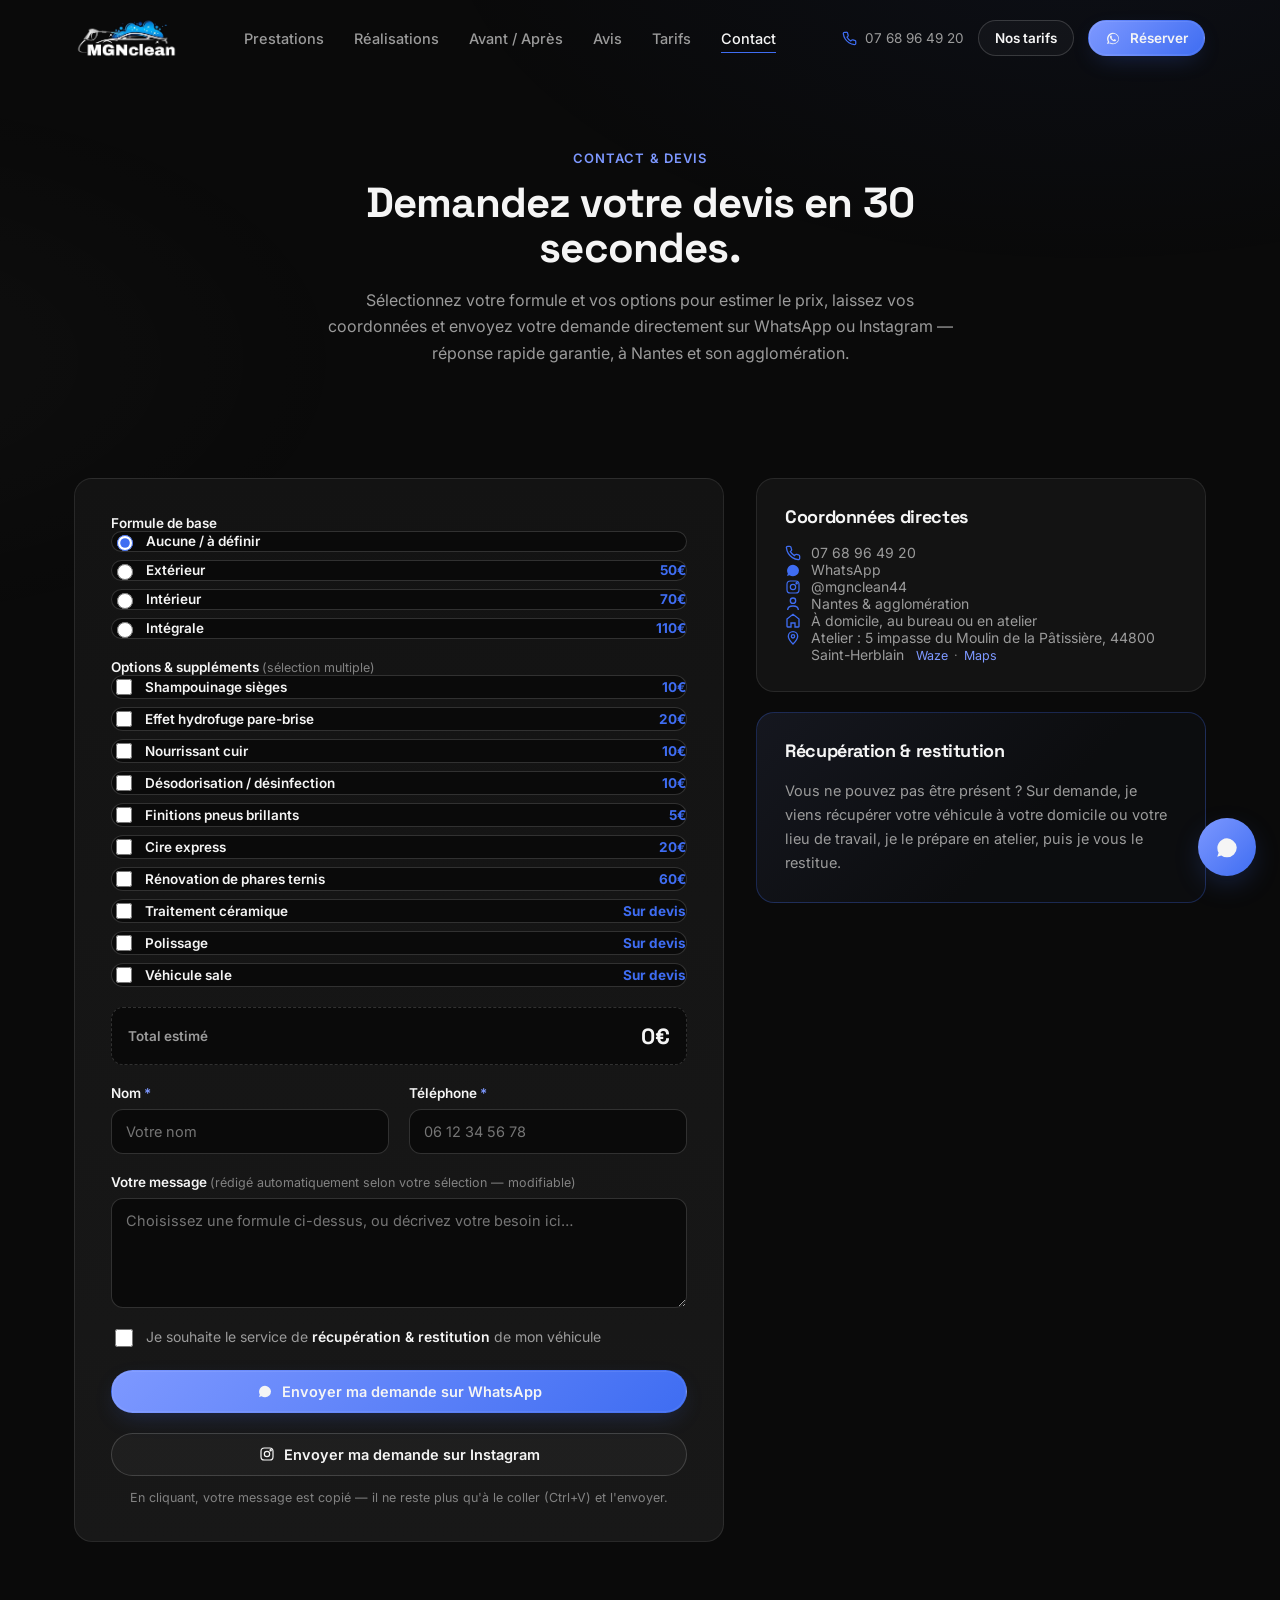
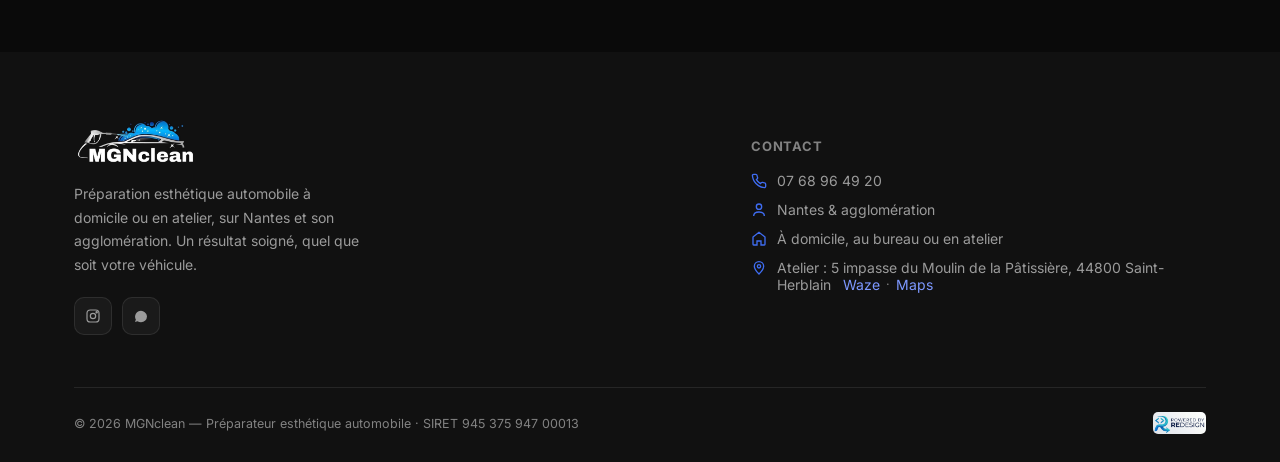
==== contact.html @ 56e632b4 "Nouvelle image hero, options mises à jour, réorganisation et adresse atelier - Remplace l'image hero" ====
<!DOCTYPE html>
<html lang="fr">
<head>
<meta charset="UTF-8" />
<meta name="viewport" content="width=device-width, initial-scale=1" />
<title>Contact &amp; devis — MGNclean | Préparation esthétique automobile Nantes</title>
<meta name="description" content="Demandez votre devis MGNclean en quelques clics : choisissez votre prestation, remplissez vos coordonnées et envoyez votre demande directement sur WhatsApp." />
<meta name="theme-color" content="#07090b" />
<link rel="icon" href="assets/favicon.svg" type="image/svg+xml" />
<link rel="icon" href="assets/favicon-16.png" sizes="16x16" type="image/png" />
<link rel="icon" href="assets/favicon-32.png" sizes="32x32" type="image/png" />
<link rel="icon" href="assets/favicon-192.png" sizes="192x192" type="image/png" />
<link rel="icon" href="assets/favicon-512.png" sizes="512x512" type="image/png" />
<link rel="apple-touch-icon" href="assets/apple-touch-icon.png" />
<meta property="og:title" content="Contact &amp; devis — MGNclean" />
<meta property="og:description" content="Choisissez votre prestation et demandez votre devis en quelques clics, directement sur WhatsApp." />
<meta property="og:type" content="website" />
<meta property="og:locale" content="fr_FR" />
<meta property="og:url" content="https://mgnclean44.vercel.app/contact.html" />
<meta property="og:image" content="https://mgnclean44.vercel.app/assets/img/hq/porsche-turbo-s-setup-hero.jpg" />
<link rel="preconnect" href="https://fonts.googleapis.com" />
<link rel="preconnect" href="https://fonts.gstatic.com" crossorigin />
<link href="https://fonts.googleapis.com/css2?family=Space+Grotesk:wght@500;600;700&family=Inter:wght@400;500;600;700&display=swap" rel="stylesheet" />
<link rel="stylesheet" href="assets/styles.css" />
</head>
<body>
<a class="skip-link" href="#main">Aller au contenu</a>

<header class="hd" id="hd">
  <div class="hd-in">
    <a href="index.html#top" class="logo">
      <span class="logo-mark">
        <img src="assets/img/brand/logo-mark.png" alt="MGNclean" width="914" height="372" />
      </span>
    </a>
    <nav class="nav" aria-label="Navigation principale">
      <a href="index.html#prestations">Prestations</a>
      <a href="index.html#realisations">Réalisations</a>
      <a href="index.html#avant-apres">Avant / Après</a>
      <a href="index.html#avis">Avis</a>
      <a href="index.html#tarifs">Tarifs</a>
      <a href="contact.html" class="active" aria-current="page">Contact</a>
    </nav>
    <div class="hd-actions">
      <a class="tel-pill" href="tel:+33768964930">
        <svg viewBox="0 0 24 24" fill="none" stroke="currentColor" stroke-width="2"><path d="M22 16.92v3a2 2 0 0 1-2.18 2 19.79 19.79 0 0 1-8.63-3.07 19.5 19.5 0 0 1-6-6 19.79 19.79 0 0 1-3.07-8.67A2 2 0 0 1 4.11 2h3a2 2 0 0 1 2 1.72c.127.96.361 1.903.7 2.81a2 2 0 0 1-.45 2.11L8.09 9.91a16 16 0 0 0 6 6l1.27-1.27a2 2 0 0 1 2.11-.45c.907.339 1.85.573 2.81.7A2 2 0 0 1 22 16.92z"/></svg>
        07 68 96 49 20
      </a>
      <a class="tarifs-quick" href="index.html#tarifs">Tarifs</a>
      <a class="btn btn-ghost btn-sm" href="index.html#tarifs">Nos tarifs</a>
      <a class="btn btn-cyan btn-sm" href="https://wa.me/message/XT7KCCNUZB6QK1" target="_blank" rel="noopener">
        <svg viewBox="0 0 24 24" fill="currentColor"><path d="M17.6 6.32A8.86 8.86 0 0 0 12.03 4a8.94 8.94 0 0 0-7.74 13.4L3 21l3.72-1.24a8.94 8.94 0 0 0 5.31 1.7h.01A8.94 8.94 0 0 0 21 12.5a8.86 8.86 0 0 0-3.4-6.18Zm-5.57 13.72a7.43 7.43 0 0 1-3.79-1.04l-.27-.16-2.25.75.75-2.19-.18-.28a7.44 7.44 0 1 1 13.8-3.62 7.44 7.44 0 0 1-8.06 6.54Zm4.08-5.57c-.22-.11-1.32-.65-1.53-.73-.2-.08-.36-.11-.51.11-.15.22-.58.73-.72.88-.13.15-.26.16-.49.05a6.1 6.1 0 0 1-1.8-1.11 6.75 6.75 0 0 1-1.24-1.55c-.13-.22 0-.34.1-.46.1-.1.22-.26.33-.4.1-.13.14-.22.21-.37.07-.15.04-.28-.02-.4-.06-.11-.51-1.24-.7-1.69-.18-.44-.37-.38-.51-.39h-.44a.83.83 0 0 0-.61.29 2.55 2.55 0 0 0-.79 1.9 4.43 4.43 0 0 0 .93 2.35 10.15 10.15 0 0 0 3.9 3.45c.55.24.97.38 1.3.48.55.17 1.05.15 1.44.09.44-.07 1.32-.54 1.5-1.06.19-.52.19-.96.13-1.06-.05-.1-.2-.16-.42-.27Z"/></svg>
        Réserver
      </a>
      <button class="burger" id="burger" aria-label="Menu" aria-expanded="false"><span></span><span></span><span></span></button>
    </div>
  </div>
</header>

<nav class="mnav" id="mnav" inert>
  <a href="index.html#prestations">Prestations</a>
  <a href="index.html#realisations">Réalisations</a>
  <a href="index.html#avant-apres">Avant / Après</a>
  <a href="index.html#avis">Avis</a>
  <a href="index.html#tarifs">Tarifs</a>
  <a href="contact.html" class="active" aria-current="page">Contact</a>
  <a class="btn btn-cyan" href="https://wa.me/message/XT7KCCNUZB6QK1" target="_blank" rel="noopener" style="margin-top:12px">Réserver sur WhatsApp</a>
</nav>

<main id="main">
<span id="top"></span>

<!-- ===================== PAGE HEADER ===================== -->
<section class="section page-hero">
  <div class="wrap">
    <div class="sec-head center" data-reveal>
      <span class="sec-eyebrow">Contact &amp; devis</span>
      <h1>Demandez votre devis en 30 secondes.</h1>
      <p>Sélectionnez votre formule et vos options pour estimer le prix, laissez vos coordonnées et envoyez votre demande directement sur WhatsApp ou Instagram — réponse rapide garantie, à Nantes et son agglomération.</p>
    </div>
  </div>
</section>

<!-- ===================== CONTACT FORM ===================== -->
<section class="section" style="padding-top:0">
  <div class="wrap">
    <div class="contact-grid">
      <form class="contact-form" id="contactForm" data-reveal novalidate>
        <fieldset class="field">
          <legend>Formule de base</legend>
          <div class="svc-radio-group" id="cf-formule">
            <label class="svc-radio"><input type="radio" name="formule" value="" data-price="0" checked /><span>Aucune / à définir</span></label>
            <label class="svc-radio"><input type="radio" name="formule" value="Extérieur" data-price="50" /><span>Extérieur</span><b>50€</b></label>
            <label class="svc-radio"><input type="radio" name="formule" value="Intérieur" data-price="70" /><span>Intérieur</span><b>70€</b></label>
            <label class="svc-radio"><input type="radio" name="formule" value="Intégrale" data-price="110" /><span>Intégrale</span><b>110€</b></label>
          </div>
        </fieldset>

        <fieldset class="field">
          <legend>Options &amp; suppléments <span class="opt-label">(sélection multiple)</span></legend>
          <div class="svc-check-group" id="cf-options">
            <label class="svc-check"><input type="checkbox" value="Shampouinage sièges" data-price="10" /><span>Shampouinage sièges</span><b>10€</b></label>
            <label class="svc-check"><input type="checkbox" value="Effet hydrofuge pare-brise" data-price="20" /><span>Effet hydrofuge pare-brise</span><b>20€</b></label>
            <label class="svc-check"><input type="checkbox" value="Nourrissant cuir" data-price="10" /><span>Nourrissant cuir</span><b>10€</b></label>
            <label class="svc-check"><input type="checkbox" value="Désodorisation / désinfection" data-price="10" /><span>Désodorisation / désinfection</span><b>10€</b></label>
            <label class="svc-check"><input type="checkbox" value="Finitions pneus brillants" data-price="5" /><span>Finitions pneus brillants</span><b>5€</b></label>
            <label class="svc-check"><input type="checkbox" value="Cire express" data-price="20" /><span>Cire express</span><b>20€</b></label>
            <label class="svc-check"><input type="checkbox" value="Rénovation de phares ternis" data-price="60" /><span>Rénovation de phares ternis</span><b>60€</b></label>
            <label class="svc-check"><input type="checkbox" value="Traitement céramique" data-price="0" data-devis="1" /><span>Traitement céramique</span><b>Sur devis</b></label>
            <label class="svc-check"><input type="checkbox" value="Polissage" data-price="0" data-devis="1" /><span>Polissage</span><b>Sur devis</b></label>
            <label class="svc-check"><input type="checkbox" value="Véhicule sale" data-price="0" data-devis="1" /><span>Véhicule sale</span><b>Sur devis</b></label>
          </div>
        </fieldset>

        <div class="devis-total" id="cf-total">
          <span>Total estimé</span>
          <b>0€</b>
        </div>

        <div class="field-row">
          <div class="field">
            <label for="cf-nom">Nom <span class="req" aria-hidden="true">*</span></label>
            <input type="text" id="cf-nom" name="nom" placeholder="Votre nom" autocomplete="name" required />
          </div>
          <div class="field">
            <label for="cf-tel">Téléphone <span class="req" aria-hidden="true">*</span></label>
            <input type="tel" id="cf-tel" name="telephone" placeholder="06 12 34 56 78" autocomplete="tel" required />
          </div>
        </div>

        <div class="field">
          <label for="cf-message">Votre message <span class="opt-label">(rédigé automatiquement selon votre sélection — modifiable)</span></label>
          <textarea id="cf-message" name="message" rows="4" placeholder="Choisissez une formule ci-dessus, ou décrivez votre besoin ici…"></textarea>
        </div>

        <label class="field-check">
          <input type="checkbox" id="cf-pickup" name="pickup" />
          <span>Je souhaite le service de <b>récupération &amp; restitution</b> de mon véhicule</span>
        </label>

        <button type="submit" class="btn btn-cyan btn-block">
          <svg viewBox="0 0 24 24" fill="currentColor"><path d="M17.6 6.32A8.86 8.86 0 0 0 12.03 4a8.94 8.94 0 0 0-7.74 13.4L3 21l3.72-1.24a8.94 8.94 0 0 0 5.31 1.7h.01A8.94 8.94 0 0 0 21 12.5a8.86 8.86 0 0 0-3.4-6.18Z"/></svg>
          Envoyer ma demande sur WhatsApp
        </button>
        <button type="button" id="cf-instagram" class="btn btn-ghost btn-block">
          <svg viewBox="0 0 24 24" fill="none" stroke="currentColor" stroke-width="1.8"><rect x="3" y="3" width="18" height="18" rx="5"/><circle cx="12" cy="12" r="4"/><circle cx="17.5" cy="6.5" r="1"/></svg>
          Envoyer ma demande sur Instagram
        </button>
        <p class="field-note" id="cf-note" role="status" aria-live="polite">En cliquant, votre message est copié — il ne reste plus qu'à le coller (Ctrl+V) et l'envoyer.</p>

        <div class="form-divider" id="cf-site-divider">ou</div>

        <button type="button" id="cf-site" class="btn btn-ghost btn-block">
          <svg viewBox="0 0 24 24" fill="none" stroke="currentColor" stroke-width="1.8"><path d="M4 4h16v16H4z" opacity="0"/><path d="M3 7l9 6 9-6M4 5h16a1 1 0 0 1 1 1v12a1 1 0 0 1-1 1H4a1 1 0 0 1-1-1V6a1 1 0 0 1 1-1Z"/></svg>
          Envoyer directement depuis le site
        </button>
        <p class="field-status" id="cf-site-status" role="status" aria-live="polite"></p>
      </form>

      <div class="contact-side" data-reveal>
        <div class="contact-card">
          <h3>Coordonnées directes</h3>
          <ul class="ft-contact">
            <li><svg viewBox="0 0 24 24" fill="none" stroke="currentColor" stroke-width="2"><path d="M22 16.92v3a2 2 0 0 1-2.18 2 19.79 19.79 0 0 1-8.63-3.07 19.5 19.5 0 0 1-6-6 19.79 19.79 0 0 1-3.07-8.67A2 2 0 0 1 4.11 2h3a2 2 0 0 1 2 1.72c.127.96.361 1.903.7 2.81a2 2 0 0 1-.45 2.11L8.09 9.91a16 16 0 0 0 6 6l1.27-1.27a2 2 0 0 1 2.11-.45c.907.339 1.85.573 2.81.7A2 2 0 0 1 22 16.92z"/></svg><a href="tel:+33768964930">07 68 96 49 20</a></li>
            <li><svg viewBox="0 0 24 24" fill="currentColor"><path d="M17.6 6.32A8.86 8.86 0 0 0 12.03 4a8.94 8.94 0 0 0-7.74 13.4L3 21l3.72-1.24a8.94 8.94 0 0 0 5.31 1.7h.01A8.94 8.94 0 0 0 21 12.5a8.86 8.86 0 0 0-3.4-6.18Z"/></svg><a href="https://wa.me/message/XT7KCCNUZB6QK1" target="_blank" rel="noopener">WhatsApp</a></li>
            <li><svg viewBox="0 0 24 24" fill="none" stroke="currentColor" stroke-width="1.8"><rect x="3" y="3" width="18" height="18" rx="5"/><circle cx="12" cy="12" r="4"/><circle cx="17.5" cy="6.5" r="1"/></svg><a href="https://www.instagram.com/mgnclean44/" target="_blank" rel="noopener">@mgnclean44</a></li>
            <li><svg viewBox="0 0 24 24" fill="none" stroke="currentColor" stroke-width="2"><path d="M20 21c0-4-3.5-6-8-6s-8 2-8 6M12 11a4 4 0 1 0 0-8 4 4 0 0 0 0 8Z"/></svg><span>Nantes &amp; agglomération</span></li>
            <li><svg viewBox="0 0 24 24" fill="none" stroke="currentColor" stroke-width="2"><path d="M3 9l9-7 9 7v11a1 1 0 0 1-1 1h-5v-6H9v6H4a1 1 0 0 1-1-1z"/></svg><span>À domicile, au bureau ou en atelier</span></li>
            <li>
              <svg viewBox="0 0 24 24" fill="none" stroke="currentColor" stroke-width="2"><path d="M12 21s-7-6.5-7-11.5a7 7 0 0 1 14 0C19 14.5 12 21 12 21Z"/><circle cx="12" cy="9.5" r="2.5"/></svg>
              <span>
                Atelier : 5 impasse du Moulin de la Pâtissière, 44800 Saint-Herblain
                <span class="ft-map-links">
                  <a href="https://waze.com/ul?q=5%20impasse%20du%20Moulin%20de%20la%20P%C3%A2tissi%C3%A8re%2C%2044800%20Saint-Herblain" target="_blank" rel="noopener">Waze</a>
                  <span aria-hidden="true">·</span>
                  <a href="https://www.google.com/maps/search/?api=1&query=5+impasse+du+Moulin+de+la+P%C3%A2tissi%C3%A8re%2C+44800+Saint-Herblain" target="_blank" rel="noopener">Maps</a>
                </span>
              </span>
            </li>
          </ul>
        </div>
        <div class="contact-card contact-card-alt">
          <h3>Récupération &amp; restitution</h3>
          <p>Vous ne pouvez pas être présent ? Sur demande, je viens récupérer votre véhicule à votre domicile ou votre lieu de travail, je le prépare en atelier, puis je vous le restitue.</p>
        </div>
      </div>
    </div>
  </div>
</section>

</main>

<a class="wa-float" href="https://wa.me/message/XT7KCCNUZB6QK1" target="_blank" rel="noopener" aria-label="Contacter sur WhatsApp">
  <svg viewBox="0 0 24 24" fill="currentColor"><path d="M17.6 6.32A8.86 8.86 0 0 0 12.03 4a8.94 8.94 0 0 0-7.74 13.4L3 21l3.72-1.24a8.94 8.94 0 0 0 5.31 1.7h.01A8.94 8.94 0 0 0 21 12.5a8.86 8.86 0 0 0-3.4-6.18Z"/></svg>
</a>

<footer class="ft">
  <div class="wrap">
    <div class="ft-grid">
      <div class="ft-brand">
        <a href="index.html#top" class="logo">
          <span class="logo-mark">
            <img src="assets/img/brand/logo-mark.png" alt="MGNclean" width="914" height="372" />
          </span>
        </a>
        <p>Préparation esthétique automobile à domicile ou en atelier, sur Nantes et son agglomération. Un résultat soigné, quel que soit votre véhicule.</p>
        <div class="ft-social">
          <a href="https://www.instagram.com/mgnclean44/" target="_blank" rel="noopener" aria-label="Instagram">
            <svg viewBox="0 0 24 24" fill="none" stroke="currentColor" stroke-width="1.8"><rect x="3" y="3" width="18" height="18" rx="5"/><circle cx="12" cy="12" r="4"/><circle cx="17.5" cy="6.5" r="1"/></svg>
          </a>
          <a href="https://wa.me/message/XT7KCCNUZB6QK1" target="_blank" rel="noopener" aria-label="WhatsApp">
            <svg viewBox="0 0 24 24" fill="currentColor"><path d="M17.6 6.32A8.86 8.86 0 0 0 12.03 4a8.94 8.94 0 0 0-7.74 13.4L3 21l3.72-1.24a8.94 8.94 0 0 0 5.31 1.7h.01A8.94 8.94 0 0 0 21 12.5a8.86 8.86 0 0 0-3.4-6.18Z"/></svg>
          </a>
        </div>
      </div>
      <div>
        <h5>Contact</h5>
        <ul class="ft-contact">
          <li><svg viewBox="0 0 24 24" fill="none" stroke="currentColor" stroke-width="2"><path d="M22 16.92v3a2 2 0 0 1-2.18 2 19.79 19.79 0 0 1-8.63-3.07 19.5 19.5 0 0 1-6-6 19.79 19.79 0 0 1-3.07-8.67A2 2 0 0 1 4.11 2h3a2 2 0 0 1 2 1.72c.127.96.361 1.903.7 2.81a2 2 0 0 1-.45 2.11L8.09 9.91a16 16 0 0 0 6 6l1.27-1.27a2 2 0 0 1 2.11-.45c.907.339 1.85.573 2.81.7A2 2 0 0 1 22 16.92z"/></svg><a href="tel:+33768964930">07 68 96 49 20</a></li>
          <li><svg viewBox="0 0 24 24" fill="none" stroke="currentColor" stroke-width="2"><path d="M20 21c0-4-3.5-6-8-6s-8 2-8 6M12 11a4 4 0 1 0 0-8 4 4 0 0 0 0 8Z"/></svg><span>Nantes &amp; agglomération</span></li>
          <li><svg viewBox="0 0 24 24" fill="none" stroke="currentColor" stroke-width="2"><path d="M3 9l9-7 9 7v11a1 1 0 0 1-1 1h-5v-6H9v6H4a1 1 0 0 1-1-1z"/></svg><span>À domicile, au bureau ou en atelier</span></li>
          <li>
            <svg viewBox="0 0 24 24" fill="none" stroke="currentColor" stroke-width="2"><path d="M12 21s-7-6.5-7-11.5a7 7 0 0 1 14 0C19 14.5 12 21 12 21Z"/><circle cx="12" cy="9.5" r="2.5"/></svg>
            <span>
              Atelier : 5 impasse du Moulin de la Pâtissière, 44800 Saint-Herblain
              <span class="ft-map-links">
                <a href="https://waze.com/ul?q=5%20impasse%20du%20Moulin%20de%20la%20P%C3%A2tissi%C3%A8re%2C%2044800%20Saint-Herblain" target="_blank" rel="noopener">Waze</a>
                <span aria-hidden="true">·</span>
                <a href="https://www.google.com/maps/search/?api=1&query=5+impasse+du+Moulin+de+la+P%C3%A2tissi%C3%A8re%2C+44800+Saint-Herblain" target="_blank" rel="noopener">Maps</a>
              </span>
            </span>
          </li>
        </ul>
      </div>
    </div>
    <div class="ft-bottom">
      <span>© <span id="year"></span> MGNclean — Préparateur esthétique automobile · SIRET 945 375 947 00013</span>
      <img class="ft-badge" src="assets/img/brand/redesign-badge.png" alt="Powered by Redesign" width="383" height="160" loading="lazy" />
    </div>
  </div>
</footer>

<script src="assets/main.js"></script>
<script src="assets/contact.js"></script>
</body>
</html>
---- assets/styles.css ----
/* ===================== MGNclean — design system ===================== */
:root{
  --bg:#0a0a0a;
  --bg-2:#111111;
  --panel:#131313;
  --panel-2:#181818;
  --line:rgba(255,255,255,.09);
  --line-2:rgba(255,255,255,.16);
  --text:#f5f5f5;
  --muted:#9b9b9b;
  --muted-2:#828282;
  --cyan:#3f6df2;
  --cyan-2:#7d98ff;
  --cyan-dim:rgba(63,109,242,.13);
  --glow:rgba(63,109,242,.30);
  --danger:#ff5470;
  --ok:#34d399;
  --star:#fbbf24;
  --radius:18px;
  --radius-sm:12px;
  --maxw:1180px;
  --ff-display:'Space Grotesk', 'Inter', sans-serif;
  --ff-body:'Inter', sans-serif;
}

*,*::before,*::after{box-sizing:border-box}
html{scroll-behavior:smooth}
body{
  margin:0;
  background:var(--bg);
  color:var(--text);
  font-family:var(--ff-body);
  -webkit-font-smoothing:antialiased;
  overflow-x:hidden;
}
img{max-width:100%;display:block}
a{color:inherit;text-decoration:none}
ul{margin:0;padding:0;list-style:none}
h1,h2,h3,h4{font-family:var(--ff-display);margin:0;line-height:1.08;letter-spacing:-.02em}
p{margin:0}
button{font:inherit;cursor:pointer;-webkit-user-select:none;user-select:none;-webkit-touch-callout:none}
.wrap{max-width:var(--maxw);margin:0 auto;padding:0 24px}

.skip-link{position:absolute;left:-999px;top:0;background:var(--cyan);color:#0a0a0a;padding:10px 16px;border-radius:8px;z-index:999}
.skip-link:focus{left:16px;top:16px}

::selection{background:var(--cyan);color:#0a0a0a}

/* subtle grain / vignette on body */
body::before{
  content:"";
  position:fixed;inset:0;
  pointer-events:none;
  z-index:0;
  background:
    radial-gradient(1100px 600px at 85% -10%, rgba(63,109,242,.06), transparent 60%),
    radial-gradient(900px 500px at -10% 40%, rgba(255,255,255,.025), transparent 55%);
}

/* ===================== Header ===================== */
.hd{
  position:fixed;top:0;left:0;right:0;z-index:100;
  transition:padding-top .5s cubic-bezier(.22,.61,.36,1);
}
.hd-in{
  max-width:var(--maxw);margin:0 auto;padding:16px 24px;
  display:flex;align-items:center;justify-content:space-between;gap:24px;
  border:1px solid transparent;border-radius:0;
  transition:
    max-width .5s cubic-bezier(.22,.61,.36,1), padding .5s cubic-bezier(.22,.61,.36,1),
    background .5s cubic-bezier(.22,.61,.36,1), backdrop-filter .5s cubic-bezier(.22,.61,.36,1),
    border-color .5s cubic-bezier(.22,.61,.36,1), border-radius .5s cubic-bezier(.22,.61,.36,1),
    box-shadow .5s cubic-bezier(.22,.61,.36,1), gap .5s cubic-bezier(.22,.61,.36,1);
}
/* Detached once scrolled — narrows into a centered, rounded floating bar */
.hd.scrolled{padding-top:14px}
.hd.scrolled .hd-in{
  max-width:min(920px, calc(100% - 32px));
  background:rgba(10,10,10,.92);
  backdrop-filter:blur(16px) saturate(140%);
  border-color:var(--line-2);
  border-radius:999px;
  box-shadow:0 20px 46px -16px rgba(0,0,0,.65), inset 0 1px 0 rgba(255,255,255,.06);
  padding:10px 10px 10px 22px;
  gap:18px;
}
.hd.scrolled .logo-mark{height:34px}
.hd.scrolled .tel-pill{display:none}
.hd.scrolled .nav{gap:22px}
.hd.scrolled .nav a{font-size:13.5px}
@media (prefers-reduced-motion:reduce){
  .hd,.hd-in,.logo-mark,.nav,.nav a{transition:none}
}
.logo{display:flex;align-items:center;font-family:var(--ff-display);font-weight:700;font-size:19px;letter-spacing:-.01em}
.logo-mark{height:42px;display:flex;align-items:center}
.logo-mark img{height:100%;width:auto;display:block}
.ft-brand .logo-mark{height:50px}

.nav{display:flex;align-items:center;gap:30px}
.nav a{font-size:14.5px;color:var(--muted);font-weight:500;position:relative;padding:6px 0;transition:color .2s;white-space:nowrap}
.nav a:hover{color:var(--text)}
.nav a::after{content:"";position:absolute;left:0;right:100%;bottom:0;height:1px;background:var(--cyan);transition:right .25s ease}
.nav a:hover::after{right:0}
.nav a.active,.mnav a.active{color:var(--text)}
.nav a.active::after{right:0}

.hd-actions{display:flex;align-items:center;gap:14px}
.tel-pill{display:flex;align-items:center;gap:8px;font-size:13.5px;color:var(--muted);white-space:nowrap}
.tel-pill svg{width:15px;height:15px;color:var(--cyan)}
.tarifs-quick{display:none;font-size:13.5px;font-weight:600;color:var(--cyan-2);white-space:nowrap}

.btn{
  display:inline-flex;align-items:center;justify-content:center;gap:9px;
  padding:12px 22px;border-radius:999px;font-weight:600;font-size:14.5px;
  border:1px solid transparent;white-space:nowrap;transition:transform .2s ease, box-shadow .3s ease, background .25s;
}
.btn-cyan{
  background:linear-gradient(135deg,var(--cyan-2),var(--cyan));
  color:#f5f5f5;
  box-shadow:0 8px 24px -8px var(--glow), 0 0 0 1px rgba(255,255,255,.08) inset;
}
.btn-cyan:hover{transform:translateY(-2px);box-shadow:0 14px 32px -8px var(--glow), 0 0 0 1px rgba(255,255,255,.12) inset}
.btn-ghost{
  background:rgba(255,255,255,.03);
  border-color:var(--line-2);
  color:var(--text);
}
.btn-ghost:hover{background:rgba(255,255,255,.07);border-color:rgba(255,255,255,.25)}
.btn-sm{padding:9px 16px;font-size:13.5px}
.btn svg{width:16px;height:16px}

.burger{display:none;width:42px;height:42px;border-radius:10px;background:rgba(255,255,255,.04);border:1px solid var(--line);align-items:center;justify-content:center;flex-direction:column;gap:4px}
.burger span{width:18px;height:2px;background:var(--text);border-radius:2px;transition:.25s}
.burger.open span:nth-child(1){transform:translateY(6px) rotate(45deg)}
.burger.open span:nth-child(2){opacity:0}
.burger.open span:nth-child(3){transform:translateY(-6px) rotate(-45deg)}

.mnav{
  position:fixed;inset:0;top:0;z-index:99;
  background:rgba(10,10,10,.98);backdrop-filter:blur(10px);
  display:flex;flex-direction:column;align-items:center;justify-content:center;gap:28px;
  opacity:0;pointer-events:none;transition:opacity .3s ease;
}
.mnav.open{opacity:1;pointer-events:auto}
.mnav a{font-family:var(--ff-display);font-size:28px;font-weight:600}

/* ===================== Hero ===================== */
.hero{
  position:relative;
  min-height:100svh;
  display:flex;align-items:flex-end;
  padding:0 0 90px;
  overflow:hidden;
  isolation:isolate;
}
.hero-media{position:absolute;inset:0;z-index:-2}
.hero-bg{
  position:absolute;inset:0;width:100%;height:100%;object-fit:cover;object-position:center 82%;
  filter:saturate(1.05) contrast(1.05);
  opacity:0;transition:opacity 2.4s ease;
}
.hero-bg.is-active{opacity:1}
.hero-media::after{
  content:"";position:absolute;inset:0;
  background:
    linear-gradient(0deg, var(--bg) 4%, rgba(10,10,10,.55) 38%, rgba(10,10,10,.15) 60%, rgba(10,10,10,.55) 100%),
    linear-gradient(100deg, rgba(10,10,10,.92) 8%, rgba(10,10,10,.35) 46%, rgba(10,10,10,.15) 62%);
}
.hero-glow{
  position:absolute;right:-10%;top:-10%;width:60%;height:60%;
  background:radial-gradient(circle, var(--glow), transparent 65%);
  filter:blur(10px);opacity:.4;z-index:-1;pointer-events:none;
}
.hero-in{max-width:var(--maxw);margin:0 auto;padding:0 24px;width:100%}
.eyebrow{
  display:inline-flex;align-items:center;gap:9px;
  font-size:13px;letter-spacing:.06em;text-transform:uppercase;color:var(--cyan-2);
  font-weight:600;margin-bottom:22px;
}
.eyebrow::before{content:"";width:7px;height:7px;border-radius:50%;background:var(--cyan);box-shadow:0 0 12px var(--glow)}
.hero h1{
  font-size:clamp(38px,6.4vw,74px);
  font-weight:700;max-width:15ch;
  margin-bottom:22px;
}
.hero h1 em{
  font-style:normal;
  background:linear-gradient(100deg,var(--cyan-2) 20%,#e4ebff 40%,var(--cyan) 60%,var(--cyan-2) 80%);
  background-size:250% 100%;
  -webkit-background-clip:text;background-clip:text;color:transparent;
}
.hero-sub{font-size:clamp(15.5px,1.7vw,18.5px);color:var(--muted);max-width:52ch;margin-bottom:38px;line-height:1.6}
.hero-cta{display:flex;flex-wrap:wrap;gap:14px;margin-bottom:56px}
.hero-badges{display:flex;flex-wrap:wrap;gap:28px}
.hb{display:flex;align-items:center;gap:10px;font-size:13.5px;color:var(--muted)}
.hb svg{width:18px;height:18px;color:var(--cyan)}
.hb b{color:var(--text);font-weight:600}

@keyframes heroUp{from{opacity:0;transform:translateY(22px)}to{opacity:1;transform:translateY(0)}}
@keyframes heroShine{0%,100%{background-position:0% 50%}50%{background-position:100% 50%}}
@media (prefers-reduced-motion:no-preference){
  .eyebrow{animation:heroUp .8s cubic-bezier(.16,1,.3,1) .15s both}
  .hero h1{animation:heroUp .9s cubic-bezier(.16,1,.3,1) .3s both}
  .hero h1 em{animation:heroShine 5s ease-in-out .3s infinite}
  .hero-sub{animation:heroUp .9s cubic-bezier(.16,1,.3,1) .5s both}
  .hero-cta{animation:heroUp .9s cubic-bezier(.16,1,.3,1) .65s both}
  .hero-badges{animation:heroUp .9s cubic-bezier(.16,1,.3,1) .8s both}
}

/* ===================== Stats strip ===================== */
.stats{background:var(--bg-2);position:relative;z-index:1}
.stats-in{max-width:var(--maxw);margin:0 auto;padding:34px 24px;display:grid;grid-template-columns:repeat(4,1fr);gap:18px}
.stat{text-align:center;padding:0 8px;border-right:1px solid var(--line)}
.stat:last-child{border-right:none}
.stat b{display:block;font-family:var(--ff-display);font-size:clamp(24px,2.6vw,34px);color:var(--text);margin-bottom:4px}
.stat b .cy{color:var(--cyan);font-size:1em}
.stat span{font-size:12.5px;color:var(--muted);letter-spacing:.02em}

/* ===================== Section shell ===================== */
section{position:relative;z-index:1}
#prestations,#tarifs,#realisations,#avant-apres,#avis,#zone,#ceramique{scroll-margin-top:96px}
.section{padding:110px 0}
.section-tight{padding:80px 0}

/* Section separators: a visible glow-line in the site's cyan tint, used
   consistently at every section boundary instead of a flat, barely
   visible 1px grey rule. Applied via .sec-edge-t / .sec-edge-b so each
   boundary gets exactly one line, never a doubled-up one. Kept to a thin
   line + soft blur (no hard bar) to stay sober rather than flashy. */
.sec-shade{background:var(--bg-2)}
.sec-edge-t,.sec-edge-b{position:relative}
.sec-edge-t::before,.sec-edge-b::after{
  content:"";position:absolute;left:0;right:0;height:2px;
  background:linear-gradient(90deg,
    transparent 0%,
    rgba(125,152,255,.65) 10%,
    rgba(125,152,255,.65) 90%,
    transparent 100%);
  box-shadow:0 0 12px 1px rgba(63,109,242,.45);
  pointer-events:none;
}
.sec-edge-t::before{top:0}
.sec-edge-b::after{bottom:0}

.sec-head{max-width:640px;margin:0 0 56px}
.sec-head.center{margin-left:auto;margin-right:auto;text-align:center}
.sec-eyebrow{color:var(--cyan-2);font-weight:600;font-size:13px;letter-spacing:.08em;text-transform:uppercase;margin-bottom:14px;display:block}
.sec-head h1,.sec-head h2{font-size:clamp(28px,4vw,42px);margin-bottom:16px}
.sec-head p{color:var(--muted);font-size:16px;line-height:1.65}

/* ===================== Services ===================== */
.svc-grid{display:grid;grid-template-columns:repeat(3,1fr);gap:22px}
.svc-card{
  background:linear-gradient(180deg,var(--panel),var(--panel-2));
  border:1px solid var(--line);border-radius:var(--radius);
  padding:34px 30px;position:relative;overflow:hidden;
  transition:transform .35s ease, border-color .35s ease, box-shadow .35s ease;
}
.svc-card:hover{transform:translateY(-6px);border-color:rgba(63,109,242,.35);box-shadow:0 24px 48px -20px rgba(0,0,0,.6)}
.svc-card.feat{border-color:rgba(63,109,242,.4);background:linear-gradient(180deg,#171a20,#101113)}
.svc-card.feat::before{
  content:"Le plus choisi";position:absolute;top:18px;right:18px;
  background:var(--cyan-dim);color:var(--cyan-2);font-size:11px;font-weight:700;
  padding:6px 12px;border-radius:999px;letter-spacing:.03em;text-transform:uppercase;
}
.svc-icon{width:46px;height:46px;border-radius:13px;background:var(--cyan-dim);display:flex;align-items:center;justify-content:center;margin-bottom:22px}
.svc-icon svg{width:23px;height:23px;color:var(--cyan)}
.svc-card h3{font-size:21px;margin-bottom:6px}
.svc-price{display:flex;align-items:baseline;gap:6px;margin:14px 0 20px}
.svc-price b{font-family:var(--ff-display);font-size:38px;color:var(--text)}
.svc-price span{color:var(--muted);font-size:13.5px}
.svc-list{display:flex;flex-direction:column;gap:11px;margin-bottom:8px}
.svc-list li{display:flex;align-items:flex-start;gap:10px;font-size:14px;color:var(--muted)}
.svc-list li svg{width:15px;height:15px;color:var(--cyan);flex-shrink:0;margin-top:2px}

.opts-title{
  margin-top:56px;margin-bottom:18px;font-size:13px;font-weight:600;letter-spacing:.08em;
  text-transform:uppercase;color:var(--muted-2);
}
.opts{
  margin-top:0;border:1px solid var(--line);border-radius:var(--radius);
  background:var(--panel);padding:8px;
  display:grid;grid-template-columns:repeat(4,1fr);gap:8px;
}
.opt{padding:18px 16px;border-radius:12px;text-align:center;transition:background .25s}
@media (hover:hover){
  .opt:hover{background:rgba(255,255,255,.03)}
}
.opt b{display:block;color:var(--cyan-2);font-family:var(--ff-display);font-size:19px;margin-bottom:6px}
.opt span{font-size:13px;color:var(--muted)}

/* ===================== Reviews ===================== */
.rating-badge{
  display:inline-flex;align-items:center;gap:10px;margin-top:18px;
  padding:10px 18px;border-radius:999px;border:1px solid var(--line-2);background:var(--panel);
  font-size:14px;color:var(--muted);
}
.rating-badge b{color:var(--text);font-family:var(--ff-display);font-size:16px}
.rating-badge .stars{color:var(--star);letter-spacing:1px}

/* ---- Reviews carousel ---- */
.review-carousel{position:relative}
.review-track-wrap{overflow:hidden}
.review-track{
  display:flex;align-items:stretch;gap:22px;
  overflow-x:auto;scroll-snap-type:x mandatory;
  scroll-behavior:smooth;
  -webkit-overflow-scrolling:touch;
  padding:4px 4px 8px;
  scrollbar-width:none;
}
.review-track::-webkit-scrollbar{display:none}
.review-card{
  flex:0 0 calc((100% - 44px) / 3);
  scroll-snap-align:start;
  display:flex;flex-direction:column;
  background:linear-gradient(180deg,var(--panel),var(--panel-2));
  border:1px solid var(--line);border-radius:var(--radius);
  padding:30px 28px;transition:transform .3s ease, border-color .3s ease;
}
.review-card:hover{transform:translateY(-4px);border-color:rgba(63,109,242,.3)}
.review-top{display:flex;align-items:center;margin-bottom:18px}
.review-top .stars{color:var(--star);letter-spacing:2px;font-size:15px}
.review-text{font-size:14.5px;line-height:1.7;color:var(--text);flex:1;margin-bottom:24px}
.review-foot{display:flex;align-items:center;margin-top:auto;padding-top:14px;border-top:1px solid var(--line)}
.review-date{font-size:12.5px;color:var(--muted-2);letter-spacing:.02em}
.review-card-cta{align-items:flex-start;justify-content:flex-start}
.review-card-cta .review-text{color:var(--muted)}

.review-controls{display:flex;align-items:center;justify-content:center;gap:22px;margin-top:30px}
.review-arrow{
  width:44px;height:44px;border-radius:50%;flex-shrink:0;
  background:var(--panel);border:1px solid var(--line-2);color:var(--text);
  display:flex;align-items:center;justify-content:center;transition:.25s;
}
.review-arrow:hover{border-color:rgba(63,109,242,.45);background:var(--cyan-dim);color:var(--cyan-2)}
.review-arrow svg{width:17px;height:17px}
.review-dots{display:flex;align-items:center;gap:9px}
.review-dot{width:8px;height:8px;border-radius:50%;background:var(--line-2);border:none;padding:0;transition:.25s;cursor:pointer}
.review-dot.active{background:var(--cyan);width:22px;border-radius:5px}

@media (max-width:980px){
  .review-card{flex:0 0 calc((100% - 22px) / 2)}
}
@media (max-width:640px){
  .review-track{gap:14px}
  .review-card{flex:0 0 88%;padding:24px 22px}
}

/* ===================== Gallery ===================== */
.gal-grid{
  display:grid;grid-template-columns:repeat(4,1fr);grid-auto-rows:200px;gap:14px;
}
.gal-item{
  position:relative;border-radius:14px;overflow:hidden;cursor:pointer;
  border:1px solid var(--line);background:#000;
}
.gal-item.big{grid-column:span 2;grid-row:span 2}
.gal-item img{width:100%;height:100%;object-fit:cover;object-position:center 30%;transition:transform .6s cubic-bezier(.2,.7,.2,1), filter .5s}
.gal-item:hover img{transform:scale(1.08);filter:saturate(1.15)}
.gal-caption{
  position:absolute;left:0;right:0;bottom:0;padding:16px 16px 14px;
  background:linear-gradient(0deg, rgba(0,0,0,.88), transparent);
  display:flex;align-items:flex-end;justify-content:space-between;gap:10px;
}
.gal-caption .tag{font-size:10.5px;letter-spacing:.06em;text-transform:uppercase;color:var(--cyan-2);font-weight:700;display:block;margin-bottom:4px}
.gal-caption h4{font-size:14.5px;font-weight:600;color:#fff}
.gal-play{
  position:absolute;top:14px;right:14px;width:34px;height:34px;border-radius:50%;
  background:rgba(0,0,0,.45);border:1px solid rgba(255,255,255,.25);backdrop-filter:blur(4px);
  display:flex;align-items:center;justify-content:center;
}
.gal-play svg{width:13px;height:13px;color:#fff;margin-left:2px}
.gal-more{display:flex;justify-content:center;margin-top:40px}

/* ===================== Before / After ===================== */
.ba-wrap{
  display:grid;grid-template-columns:1.05fr .95fr;gap:56px;align-items:center;
}
.ba-tabs{display:flex;gap:10px;margin-bottom:18px}
.ba-tab{
  padding:9px 20px;border-radius:999px;font-size:13.5px;font-weight:600;color:var(--muted);
  border:1px solid var(--line);background:transparent;transition:.25s;
}
.ba-tab.active,.ba-tab:hover{color:var(--text);border-color:rgba(63,109,242,.4);background:var(--cyan-dim)}
.ba-panel{display:none}
.ba-panel.active{display:block}
.ba-slider{
  position:relative;aspect-ratio:4/5;border-radius:var(--radius);overflow:hidden;
  border:1px solid var(--line-2);box-shadow:0 40px 80px -30px rgba(0,0,0,.7);
  user-select:none;
}
.ba-slider img{position:absolute;inset:0;width:100%;height:100%;object-fit:cover;object-position:center 30%;pointer-events:none}
.ba-before{z-index:1}
.ba-after{z-index:2;clip-path:inset(0 0 0 50%)}
.ba-label{
  position:absolute;top:18px;z-index:3;font-size:11.5px;font-weight:700;letter-spacing:.06em;text-transform:uppercase;
  padding:7px 14px;border-radius:999px;backdrop-filter:blur(6px);
}
.ba-label.l-before{left:18px;background:rgba(0,0,0,.5);color:#fff;border:1px solid rgba(255,255,255,.2)}
.ba-label.l-after{right:18px;background:rgba(63,109,242,.9);color:#f5f5f5}
.ba-handle{
  position:absolute;top:0;bottom:0;left:50%;z-index:4;width:3px;background:#fff;
  box-shadow:0 0 0 1px rgba(0,0,0,.3), 0 0 24px rgba(0,0,0,.5);
  transform:translateX(-50%);
}
.ba-grip{
  position:absolute;top:50%;left:50%;transform:translate(-50%,-50%);
  width:52px;height:52px;border-radius:50%;background:#fff;
  display:flex;align-items:center;justify-content:center;gap:5px;
  box-shadow:0 8px 24px rgba(0,0,0,.4), 0 0 0 6px rgba(255,255,255,.12);
  cursor:ew-resize;
}
.ba-grip svg{width:13px;height:13px;color:#0b0e12}
.ba-note{
  margin-top:16px;font-size:12.5px;color:var(--muted-2);text-align:center;
}
.ba-text h3{font-size:26px;margin-bottom:16px}
.ba-text p{color:var(--muted);font-size:15.5px;line-height:1.7;margin:16px 0 26px}
.ba-steps{display:flex;flex-direction:column;gap:18px;margin-bottom:30px}
.ba-step{display:flex;gap:14px;align-items:flex-start}
.ba-step .n{
  width:30px;height:30px;flex-shrink:0;border-radius:9px;background:var(--cyan-dim);color:var(--cyan-2);
  display:flex;align-items:center;justify-content:center;font-family:var(--ff-display);font-weight:700;font-size:13.5px;
}
.ba-step b{display:block;font-size:15px;margin-bottom:2px}
.ba-step span{font-size:13.5px;color:var(--muted)}

/* ===================== Fleet strip (luxury cars) ===================== */
.fleet{background:var(--bg-2)}
.fleet-marquee{overflow:hidden;position:relative;padding:26px 0}
.fleet-marquee::before,.fleet-marquee::after{
  content:"";position:absolute;top:0;bottom:0;width:120px;z-index:2;pointer-events:none;
}
.fleet-marquee::before{left:0;background:linear-gradient(90deg,var(--bg-2),transparent)}
.fleet-marquee::after{right:0;background:linear-gradient(-90deg,var(--bg-2),transparent)}
.fleet-track{display:flex;gap:56px;width:max-content}
.fleet-track span{
  font-family:var(--ff-display);font-size:17px;color:var(--muted-2);white-space:nowrap;
  display:flex;align-items:center;gap:10px;
}
.fleet-track span::before{content:"";width:5px;height:5px;border-radius:50%;background:var(--cyan)}
@keyframes marquee{0%{transform:translateX(0)}100%{transform:translateX(-50%)}}
@media (prefers-reduced-motion:no-preference){
  .fleet-track{animation:marquee 32s linear infinite}
}

/* ===================== Process ===================== */
.proc-grid{display:grid;grid-template-columns:repeat(4,1fr);gap:20px}
.proc-card{padding:8px}
.proc-num{font-family:var(--ff-display);font-size:52px;color:transparent;-webkit-text-stroke:1px rgba(63,109,242,.4);margin-bottom:14px}
.proc-card h4{font-size:17px;margin-bottom:8px}
.proc-card p{font-size:13.5px;color:var(--muted);line-height:1.6}

/* ===================== Zone d'intervention ===================== */
.zone-grid{display:grid;grid-template-columns:.95fr 1.05fr;gap:56px;align-items:center}
.zone-map-wrap{
  position:relative;border-radius:var(--radius);overflow:hidden;
  aspect-ratio:1/1;
  background:linear-gradient(180deg,var(--panel),var(--panel-2));
  border:1px solid var(--line);
  box-shadow:0 0 0 1px rgba(63,109,242,.12), 0 30px 60px -30px rgba(0,0,0,.6);
}
.zone-map{
  display:block;width:100%;height:100%;border:0;
  filter:invert(92%) hue-rotate(180deg) contrast(90%) brightness(95%);
}

.zone-text h2{font-size:clamp(24px,3vw,34px);margin-bottom:14px}
.zone-text > p{color:var(--muted);font-size:15.5px;line-height:1.7;margin-bottom:26px;max-width:46ch}
.zone-list{display:grid;grid-template-columns:repeat(2,1fr);gap:13px 20px;margin-bottom:26px}
.zone-list li{display:flex;align-items:center;gap:10px;font-size:14.5px;color:var(--text);font-weight:500}
.zone-dot{width:7px;height:7px;border-radius:50%;background:var(--cyan);box-shadow:0 0 10px var(--glow);flex-shrink:0}
.zone-note{font-size:13px;color:var(--muted-2);line-height:1.6;margin-bottom:22px;max-width:44ch}

/* ===================== Traitement céramique ===================== */
.cer-grid{display:grid;grid-template-columns:1.05fr .95fr;gap:56px;align-items:center}
.cer-text h2{font-size:clamp(24px,3vw,34px);margin-bottom:14px}
.cer-text > p{color:var(--muted);font-size:15.5px;line-height:1.7;margin-bottom:26px;max-width:48ch}
.cer-list{display:flex;flex-direction:column;gap:13px;margin-bottom:30px}
.cer-list li{display:flex;align-items:center;gap:10px;font-size:14.5px;color:var(--text);font-weight:500}
.cer-list li svg{width:17px;height:17px;color:var(--cyan);flex-shrink:0}
.cer-video-wrap{
  position:relative;border-radius:var(--radius);overflow:hidden;
  aspect-ratio:9/16;max-width:360px;margin:0 auto;
  background:linear-gradient(180deg,var(--panel),var(--panel-2));
  border:1px solid var(--line);
  box-shadow:0 0 0 1px rgba(63,109,242,.12), 0 30px 60px -30px rgba(0,0,0,.6);
}
.cer-video{display:block;width:100%;height:100%;object-fit:cover}

/* ===================== CTA band ===================== */
.cta-band{
  border-radius:28px;padding:64px 56px;position:relative;overflow:hidden;
  background:linear-gradient(135deg,#15171f,#0c0d0f 60%);
  border:1px solid rgba(63,109,242,.28);
  display:flex;align-items:center;justify-content:space-between;gap:40px;flex-wrap:wrap;
}
.cta-band::before{
  content:"";position:absolute;right:-80px;top:-80px;width:320px;height:320px;
  background:radial-gradient(circle,var(--glow),transparent 65%);filter:blur(6px);
}
.cta-band h3{font-size:clamp(24px,3.4vw,36px);max-width:16ch;margin-bottom:12px}
.cta-band p{color:var(--muted);font-size:15.5px;max-width:44ch}
.cta-left{position:relative;z-index:1}
.cta-actions{display:flex;gap:14px;flex-wrap:wrap;position:relative;z-index:1}

/* ===================== Footer ===================== */
.ft{padding:64px 0 28px;background:var(--bg-2)}
.ft-grid{display:grid;grid-template-columns:1.4fr 1fr;gap:40px;margin-bottom:52px}
.ft-brand p{color:var(--muted);font-size:14px;line-height:1.7;margin:16px 0 20px;max-width:32ch}
.ft-social{display:flex;gap:10px}
.ft-social a{width:38px;height:38px;border-radius:10px;background:rgba(255,255,255,.04);border:1px solid var(--line);display:flex;align-items:center;justify-content:center;transition:.25s}
.ft-social a:hover{border-color:var(--cyan);color:var(--cyan)}
.ft-social svg{width:16px;height:16px}
.ft h5{font-size:13px;text-transform:uppercase;letter-spacing:.06em;color:var(--muted-2);margin-bottom:18px}
.ft ul{display:flex;flex-direction:column;gap:12px}
.ft a{font-size:14px;color:var(--muted)}
.ft a:hover{color:var(--cyan-2)}
.ft-contact li{display:flex;align-items:flex-start;gap:10px;font-size:14px;color:var(--muted)}
.ft-contact svg{width:16px;height:16px;color:var(--cyan);flex-shrink:0;margin-top:1px}
.ft-map-links{display:inline-flex;align-items:center;gap:6px;margin-left:8px;font-size:12.5px;white-space:nowrap}
.ft-map-links a{color:var(--cyan-2)}
.ft-map-links a:hover{color:var(--cyan)}
.ft-map-links span{color:var(--muted-2)}
.ft-bottom{
  border-top:1px solid var(--line);padding-top:24px;display:flex;justify-content:space-between;
  align-items:center;flex-wrap:wrap;gap:12px;font-size:12.5px;color:var(--muted-2);
}
.ft-bottom a{color:var(--muted-2)}
.ft-bottom a:hover{color:var(--cyan-2)}
.ft-badge{height:22px;width:auto;border-radius:5px;display:block}

/* ===================== Reveal on scroll ===================== */
[data-reveal]{opacity:0;transform:translateY(10px);transition:opacity .4s ease, transform .4s cubic-bezier(.2,.7,.2,1)}
[data-reveal].in{opacity:1;transform:none}

/* ===================== WhatsApp float ===================== */
.wa-float{
  position:fixed;bottom:24px;right:24px;z-index:80;
  width:58px;height:58px;border-radius:50%;
  background:linear-gradient(135deg,var(--cyan-2),var(--cyan));
  display:flex;align-items:center;justify-content:center;
  box-shadow:0 10px 30px -6px var(--glow);
}
.wa-float svg{width:26px;height:26px;color:#f5f5f5}
@keyframes floatPulse{0%,100%{transform:translateY(0)}50%{transform:translateY(-6px)}}
@media (prefers-reduced-motion:no-preference){
  .wa-float{animation:floatPulse 3s ease-in-out infinite}
}

/* ===================== Lightbox ===================== */
.lightbox{
  position:fixed;inset:0;z-index:200;background:rgba(4,5,7,.94);backdrop-filter:blur(8px);
  display:flex;align-items:center;justify-content:center;padding:40px;
  opacity:0;pointer-events:none;transition:opacity .3s ease;
}
.lightbox.open{opacity:1;pointer-events:auto}
.lightbox img{max-width:min(90vw,520px);max-height:82vh;border-radius:16px;object-fit:contain;box-shadow:0 40px 100px rgba(0,0,0,.6)}
.lightbox-cap{position:absolute;bottom:36px;left:0;right:0;text-align:center;color:var(--muted);font-size:14px}
.lightbox-close{
  position:absolute;top:28px;right:28px;width:42px;height:42px;border-radius:50%;
  background:rgba(255,255,255,.06);border:1px solid var(--line-2);display:flex;align-items:center;justify-content:center;
}
.lightbox-close svg{width:16px;height:16px}

/* ===================== Responsive ===================== */
@media (max-width:980px){
  .nav{display:none}
  .hd-actions .btn-ghost{display:none}
  .tarifs-quick{display:inline-flex;align-items:center}
  .burger{display:flex}
  .stats-in{grid-template-columns:repeat(2,1fr)}
  .stat:nth-child(2){border-right:none}
  .stat{border-bottom:1px solid var(--line);padding-bottom:18px}
  .stat:nth-child(3),.stat:nth-child(4){border-bottom:none;padding-bottom:0}
  .svc-grid{grid-template-columns:1fr}
  .opts{grid-template-columns:repeat(2,1fr)}
  .gal-grid{grid-template-columns:repeat(2,1fr);grid-auto-rows:180px}
  .gal-item.big{grid-column:span 2;grid-row:span 1}
  .ba-wrap{grid-template-columns:1fr}
  .proc-grid{grid-template-columns:repeat(2,1fr)}
  .zone-grid{grid-template-columns:1fr;gap:32px}
  .zone-map-wrap{max-width:360px;margin:0 auto}
  .cer-grid{grid-template-columns:1fr;gap:32px}
  .cer-grid .cer-video-wrap{order:-1}
  .cta-band{padding:44px 28px;flex-direction:column;text-align:center}
  .cta-actions{justify-content:center}
  .ft-grid{grid-template-columns:1fr 1fr;gap:32px}
}
@media (max-width:560px){
  .wrap,.hd-in,.hero-in{padding-left:18px;padding-right:18px}
  .hero{align-items:flex-start;padding-top:96px}
  .hd-in{gap:10px}
  .logo-mark{height:34px}
  .btn-cyan.btn-sm{padding:9px 14px;font-size:13px}
  .section{padding:76px 0}
  .tel-pill{display:none}
  .stats-in{grid-template-columns:1fr 1fr;padding:26px 18px}
  .ft-grid{grid-template-columns:1fr;gap:28px;margin-bottom:32px}
  .ft{padding:48px 0 24px}
  .opts{grid-template-columns:1fr 1fr}
  .ba-slider{aspect-ratio:3/4}
  .zone-list{grid-template-columns:1fr}
  .zone-map-wrap{max-width:280px}
}
@media (max-width:360px){
  .hd-actions .btn-cyan span,.hd-actions .btn-cyan{white-space:nowrap}
  .logo-mark{height:28px}
}

/* ===================== Contact page ===================== */
.page-hero{padding:150px 0 56px}
@media (max-width:560px){.page-hero{padding:118px 0 36px}}
.contact-grid{display:grid;grid-template-columns:1.3fr .9fr;gap:32px;align-items:start}
.contact-form{
  background:linear-gradient(180deg,var(--panel),var(--panel-2));
  border:1px solid var(--line);border-radius:var(--radius);
  padding:36px;display:flex;flex-direction:column;gap:20px;
}
.field{display:flex;flex-direction:column;gap:8px}
fieldset.field{border:0;margin:0;padding:0;min-width:0}
.field-row{display:grid;grid-template-columns:1fr 1fr;gap:20px}
.field label,.field legend{font-size:13.5px;font-weight:600;color:var(--text);padding:0}
.field label .opt-label,.field legend .opt-label{font-weight:400;color:var(--muted-2);font-size:12.5px}
.field label .req{color:var(--cyan-2)}
.field input,.field select,.field textarea{
  width:100%;background:var(--bg);border:1px solid var(--line-2);border-radius:var(--radius-sm);
  color:var(--text);font:inherit;font-size:14.5px;padding:13px 14px;transition:border-color .2s;
}
.field textarea{resize:vertical;min-height:110px;font-family:var(--ff-body)}
.field input:focus,.field select:focus,.field textarea:focus{outline:none;border-color:var(--cyan)}
.field select{appearance:none;background-image:url("data:image/svg+xml,%3Csvg xmlns='http://www.w3.org/2000/svg' viewBox='0 0 24 24' fill='none' stroke='%237d98ff' stroke-width='2'%3E%3Cpath d='M6 9l6 6 6-6'/%3E%3C/svg%3E");background-repeat:no-repeat;background-position:right 14px center;background-size:16px;padding-right:40px}
.field-check{display:flex;align-items:flex-start;gap:10px;font-size:14px;color:var(--muted);cursor:pointer}
.field-check input{width:18px;height:18px;flex-shrink:0;accent-color:var(--cyan);margin-top:1px}
.field-check b{color:var(--text);font-weight:600}
.svc-radio-group,.svc-check-group{display:flex;flex-direction:column;gap:8px}
.svc-radio,.svc-check{
  display:flex;align-items:center;gap:10px;background:var(--bg);
  border:1px solid var(--line-2);border-radius:var(--radius-sm);
  padding:13px 14px;cursor:pointer;font-size:14px;color:var(--muted);
  transition:border-color .2s,background .2s;
}
.svc-radio input,.svc-check input{width:16px;height:16px;flex-shrink:0;accent-color:var(--cyan)}
.svc-radio span,.svc-check span{flex:1;color:var(--text)}
.svc-radio b,.svc-check b{color:var(--cyan);font-weight:700;font-size:13.5px;white-space:nowrap}
.svc-radio.is-checked,.svc-check.is-checked{border-color:var(--cyan);background:rgba(63,109,242,.08)}
.devis-total{
  display:flex;align-items:center;justify-content:space-between;gap:12px;
  background:var(--bg);border:1px dashed var(--line-2);border-radius:var(--radius-sm);
  padding:14px 16px;
}
.devis-total span{font-size:13.5px;color:var(--muted);font-weight:600}
.devis-total b{font-family:var(--ff-display);font-size:22px;color:var(--text)}
.btn-block{width:100%}
.field-note{font-size:12.5px;color:var(--muted-2);text-align:center;margin-top:-6px}
.field-status{font-size:13px;font-weight:600;text-align:center;min-height:18px}
.field-status.is-ok{color:var(--ok)}
.field-status.is-error{color:var(--danger)}
.field-status.is-pending{color:var(--muted-2);font-weight:400}
.form-divider{display:flex;align-items:center;gap:12px;color:var(--muted-2);font-size:12px;text-transform:uppercase;letter-spacing:.06em;margin:2px 0}
.form-divider::before,.form-divider::after{content:"";flex:1;height:1px;background:var(--line)}
.contact-side{display:flex;flex-direction:column;gap:20px}
.contact-card{
  background:var(--panel);border:1px solid var(--line);border-radius:var(--radius);padding:28px;
}
.contact-card h3{font-size:18px;margin-bottom:18px}
.contact-card p{color:var(--muted);font-size:14.5px;line-height:1.65}
.contact-card-alt{background:linear-gradient(135deg,#15171f,#0c0d0f 60%);border-color:rgba(63,109,242,.28)}
@media (max-width:860px){
  .contact-grid{grid-template-columns:1fr}
  .field-row{grid-template-columns:1fr}
  .contact-form{padding:26px 22px}
}

/* ===================== Mobile swipeable carousels ===================== */
/* Prestations, Réalisations and Process become horizontal scroll-snap
   carousels below ~768px; the options grid (.opts) and desktop layouts
   are left untouched. */
@media (max-width:768px){
  .svc-grid{
    display:flex;gap:16px;overflow-x:auto;scroll-snap-type:x mandatory;
    -webkit-overflow-scrolling:touch;scrollbar-width:none;
    padding:4px 4px 22px;margin:0 -2px;
  }
  .svc-grid::-webkit-scrollbar{display:none}
  .svc-grid .svc-card{flex:0 0 84%;scroll-snap-align:center}
  .svc-card:hover{transform:none}

  .gal-grid{
    display:flex;gap:14px;overflow-x:auto;scroll-snap-type:x mandatory;
    -webkit-overflow-scrolling:touch;scrollbar-width:none;
    grid-auto-rows:unset;padding:4px 4px 22px;margin:0 -2px;
  }
  .gal-grid::-webkit-scrollbar{display:none}
  .gal-item{flex:0 0 76%;aspect-ratio:3/4;scroll-snap-align:center}
  .gal-item.big{grid-column:auto;grid-row:auto;flex:0 0 82%}

  .proc-grid{
    display:flex;gap:16px;overflow-x:auto;scroll-snap-type:x mandatory;
    -webkit-overflow-scrolling:touch;scrollbar-width:none;
    padding:4px 4px 12px;margin:0 -2px;
  }
  .proc-grid::-webkit-scrollbar{display:none}
  .proc-card{
    flex:0 0 78%;scroll-snap-align:center;
    background:linear-gradient(180deg,var(--panel),var(--panel-2));
    border:1px solid var(--line);border-radius:var(--radius);padding:26px 24px;
  }
}
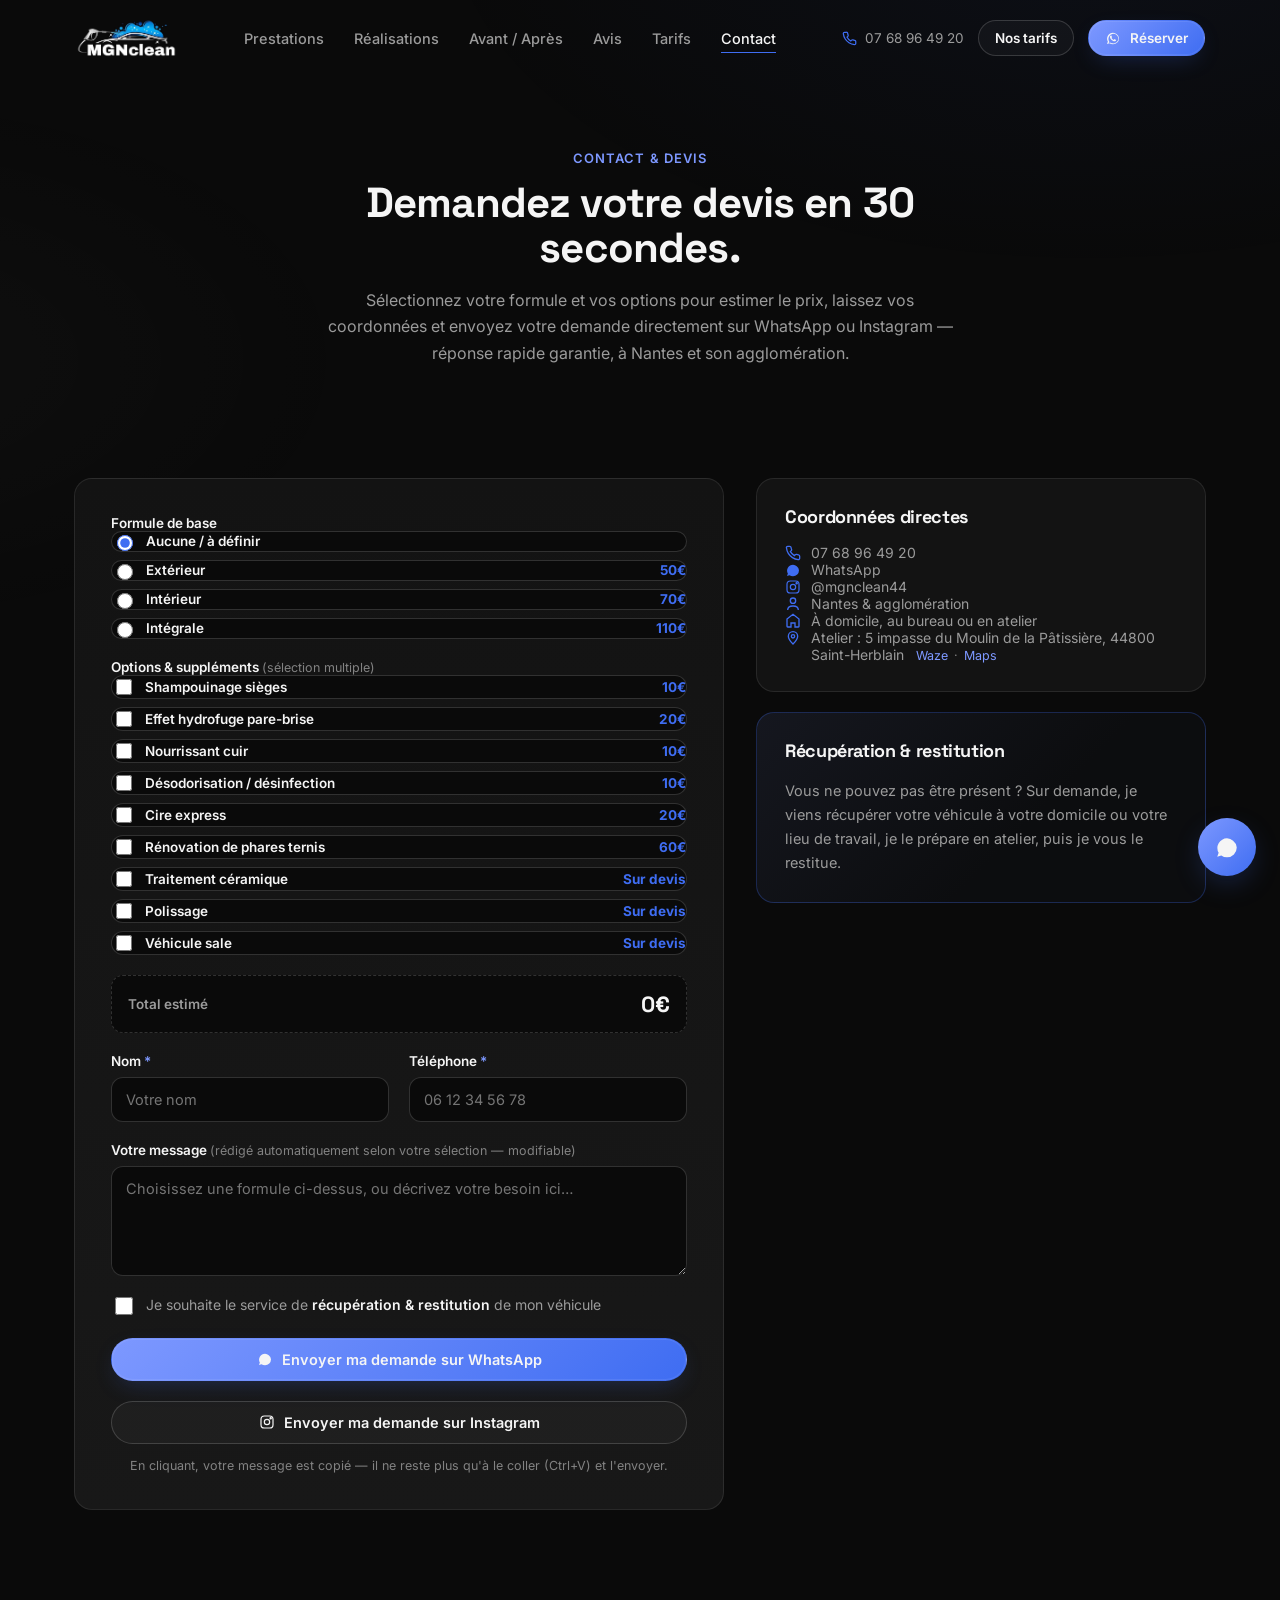
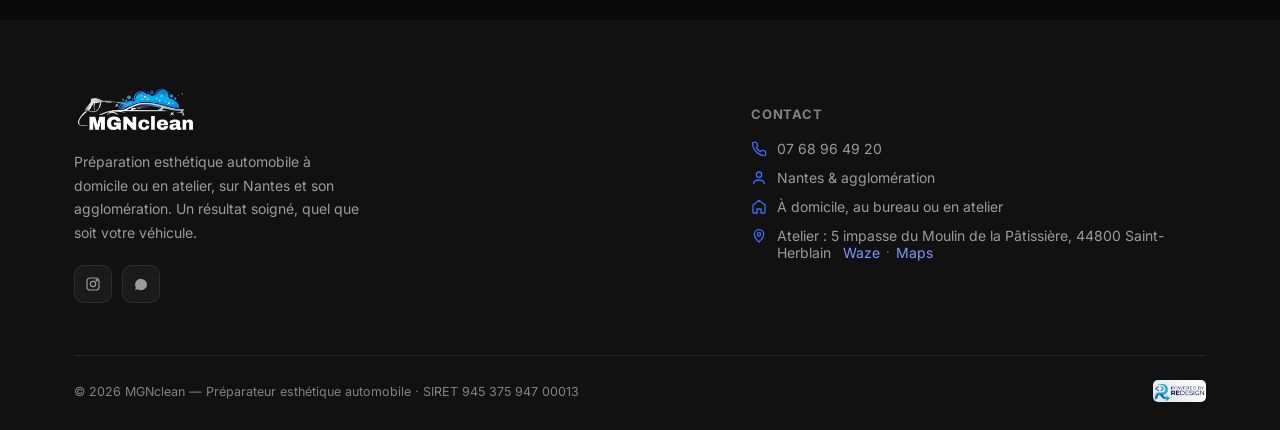
==== commit ef14239a: "Corrige les paires phares, ajoute la nav rapide et réorganise options/galerie - Corrige les paires a" ====
--- a/contact.html
+++ b/contact.html
@@ -103,7 +103,6 @@
             <label class="svc-check"><input type="checkbox" value="Effet hydrofuge pare-brise" data-price="20" /><span>Effet hydrofuge pare-brise</span><b>20€</b></label>
             <label class="svc-check"><input type="checkbox" value="Nourrissant cuir" data-price="10" /><span>Nourrissant cuir</span><b>10€</b></label>
             <label class="svc-check"><input type="checkbox" value="Désodorisation / désinfection" data-price="10" /><span>Désodorisation / désinfection</span><b>10€</b></label>
-            <label class="svc-check"><input type="checkbox" value="Finitions pneus brillants" data-price="5" /><span>Finitions pneus brillants</span><b>5€</b></label>
             <label class="svc-check"><input type="checkbox" value="Cire express" data-price="20" /><span>Cire express</span><b>20€</b></label>
             <label class="svc-check"><input type="checkbox" value="Rénovation de phares ternis" data-price="60" /><span>Rénovation de phares ternis</span><b>60€</b></label>
             <label class="svc-check"><input type="checkbox" value="Traitement céramique" data-price="0" data-devis="1" /><span>Traitement céramique</span><b>Sur devis</b></label>
--- a/assets/styles.css
+++ b/assets/styles.css
@@ -288,6 +288,7 @@
 }
 .opt b{display:block;color:var(--cyan-2);font-family:var(--ff-display);font-size:19px;margin-bottom:6px}
 .opt span{font-size:13px;color:var(--muted)}
+.opts-note{margin-top:14px;font-size:12.5px;color:var(--muted-2);text-align:center}
 
 /* ===================== Reviews ===================== */
 .rating-badge{
@@ -377,10 +378,14 @@
 .ba-wrap{
   display:grid;grid-template-columns:1.05fr .95fr;gap:56px;align-items:center;
 }
-.ba-tabs{display:flex;gap:10px;margin-bottom:18px}
+.ba-wrap > div{min-width:0}
+.ba-tabs{
+  display:flex;flex-wrap:wrap;gap:10px;margin-bottom:18px;
+}
 .ba-tab{
   padding:9px 20px;border-radius:999px;font-size:13.5px;font-weight:600;color:var(--muted);
   border:1px solid var(--line);background:transparent;transition:.25s;
+  flex:0 0 auto;white-space:nowrap;
 }
 .ba-tab.active,.ba-tab:hover{color:var(--text);border-color:rgba(63,109,242,.4);background:var(--cyan-dim)}
 .ba-panel{display:none}
@@ -488,6 +493,15 @@
   box-shadow:0 0 0 1px rgba(63,109,242,.12), 0 30px 60px -30px rgba(0,0,0,.6);
 }
 .cer-video{display:block;width:100%;height:100%;object-fit:cover}
+
+/* ===================== Phares (rénovation) ===================== */
+.phares-slider-wrap{max-width:420px;margin:36px auto 0}
+.phares-slider-wrap .ba-tabs{justify-content:center}
+
+/* ===================== Textile (canapé / matelas / tapis) ===================== */
+.atelier-address{margin-top:14px;font-size:13.5px;color:var(--muted-2)}
+.atelier-address a{color:var(--cyan-2)}
+.atelier-address a:hover{color:var(--cyan)}
 
 /* ===================== CTA band ===================== */
 .cta-band{
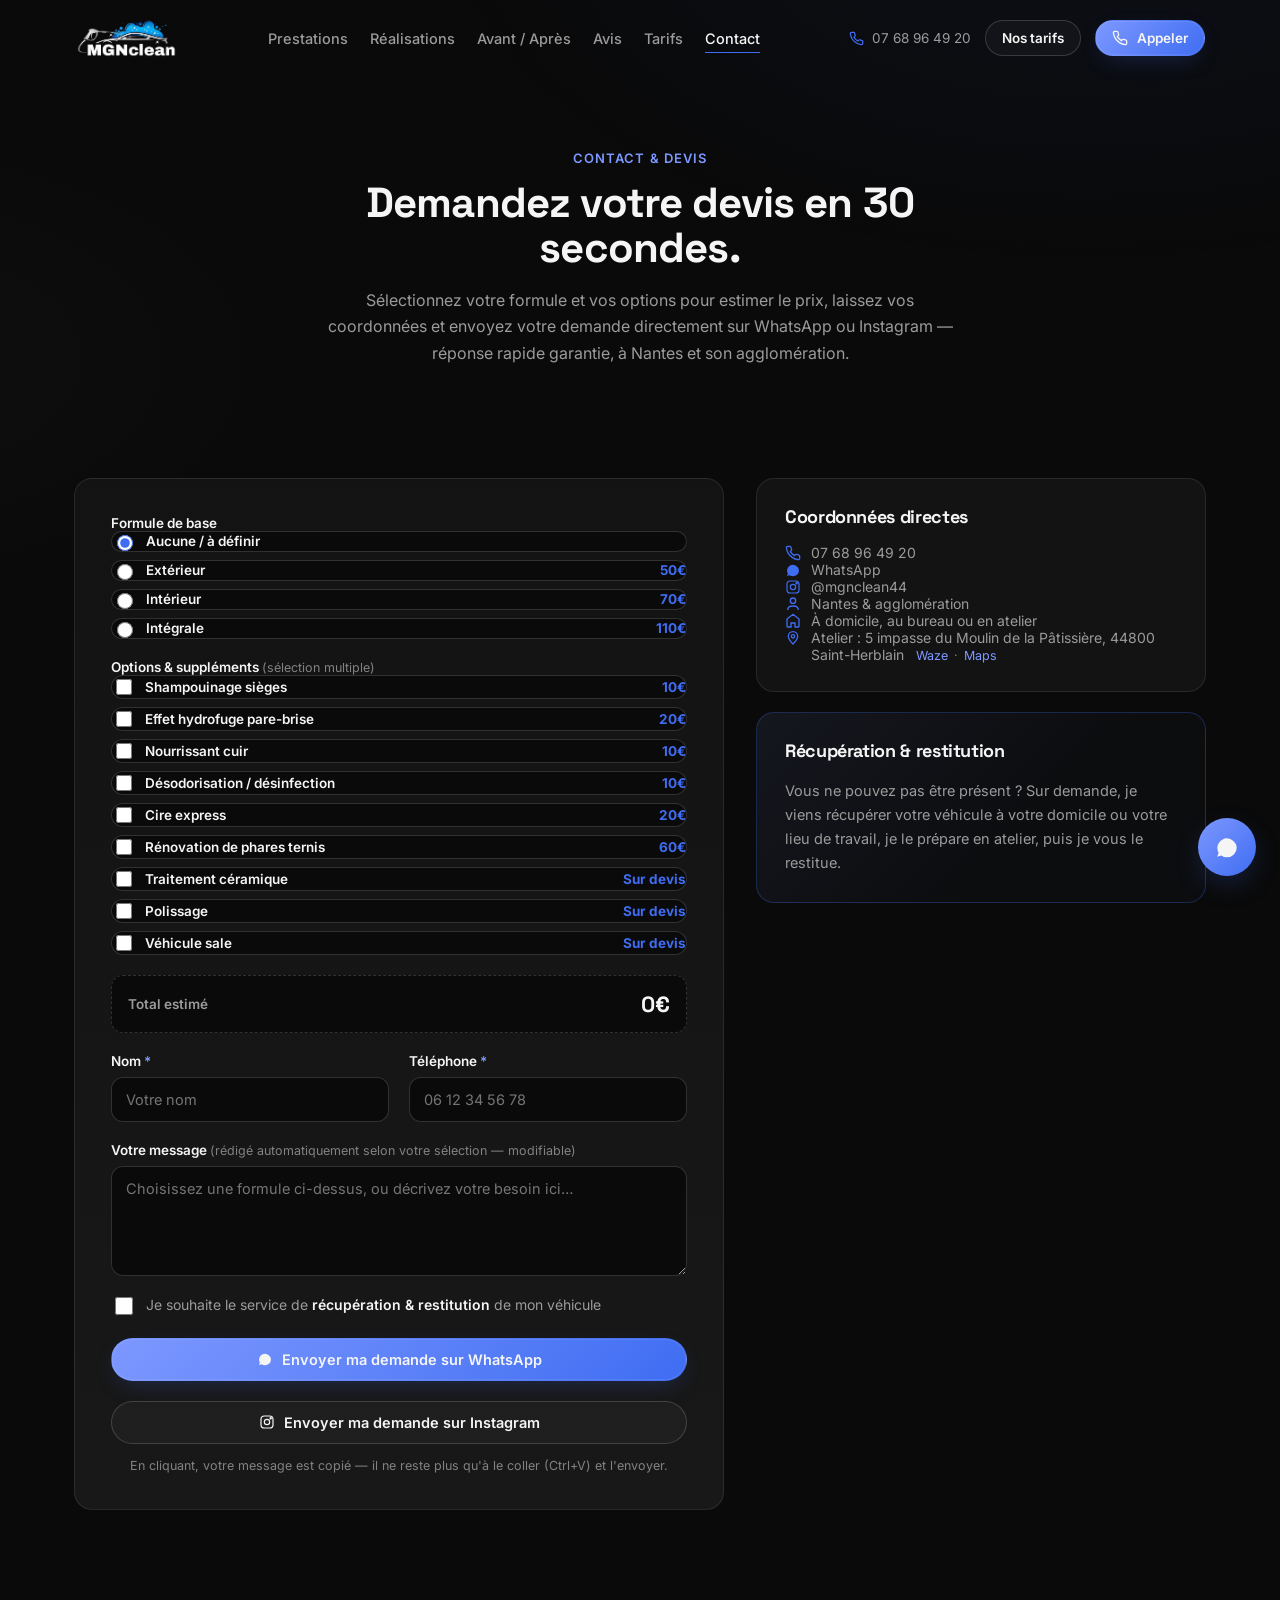
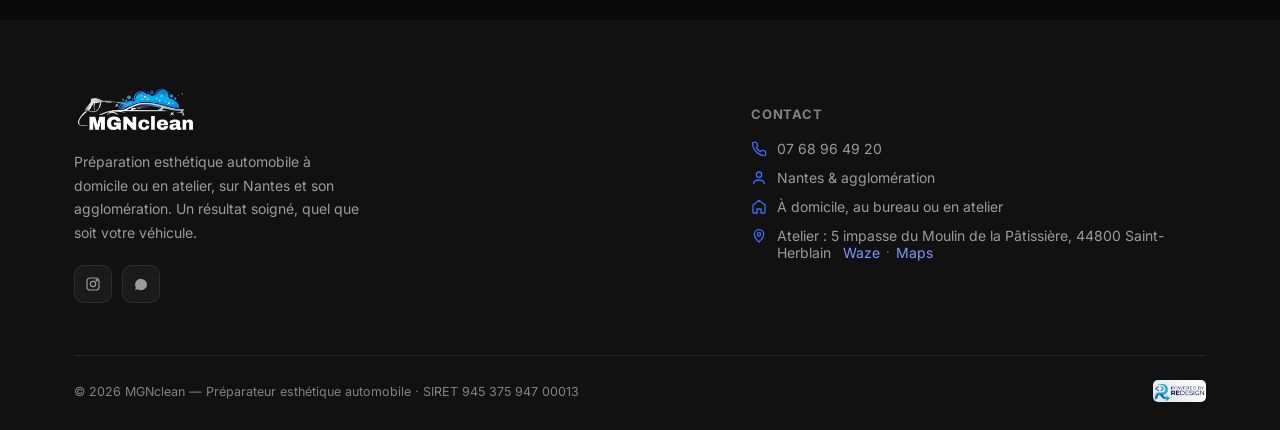
==== commit 2e1ad9ac: "Réorganise l'avant/après, corrige le tél. affiché et le header - Déplace la section Avant/Après au-d" ====
--- a/contact.html
+++ b/contact.html
@@ -42,15 +42,15 @@
       <a href="contact.html" class="active" aria-current="page">Contact</a>
     </nav>
     <div class="hd-actions">
-      <a class="tel-pill" href="tel:+33768964930">
+      <a class="tel-pill" href="tel:+33768964920">
         <svg viewBox="0 0 24 24" fill="none" stroke="currentColor" stroke-width="2"><path d="M22 16.92v3a2 2 0 0 1-2.18 2 19.79 19.79 0 0 1-8.63-3.07 19.5 19.5 0 0 1-6-6 19.79 19.79 0 0 1-3.07-8.67A2 2 0 0 1 4.11 2h3a2 2 0 0 1 2 1.72c.127.96.361 1.903.7 2.81a2 2 0 0 1-.45 2.11L8.09 9.91a16 16 0 0 0 6 6l1.27-1.27a2 2 0 0 1 2.11-.45c.907.339 1.85.573 2.81.7A2 2 0 0 1 22 16.92z"/></svg>
         07 68 96 49 20
       </a>
       <a class="tarifs-quick" href="index.html#tarifs">Tarifs</a>
       <a class="btn btn-ghost btn-sm" href="index.html#tarifs">Nos tarifs</a>
-      <a class="btn btn-cyan btn-sm" href="https://wa.me/message/XT7KCCNUZB6QK1" target="_blank" rel="noopener">
-        <svg viewBox="0 0 24 24" fill="currentColor"><path d="M17.6 6.32A8.86 8.86 0 0 0 12.03 4a8.94 8.94 0 0 0-7.74 13.4L3 21l3.72-1.24a8.94 8.94 0 0 0 5.31 1.7h.01A8.94 8.94 0 0 0 21 12.5a8.86 8.86 0 0 0-3.4-6.18Zm-5.57 13.72a7.43 7.43 0 0 1-3.79-1.04l-.27-.16-2.25.75.75-2.19-.18-.28a7.44 7.44 0 1 1 13.8-3.62 7.44 7.44 0 0 1-8.06 6.54Zm4.08-5.57c-.22-.11-1.32-.65-1.53-.73-.2-.08-.36-.11-.51.11-.15.22-.58.73-.72.88-.13.15-.26.16-.49.05a6.1 6.1 0 0 1-1.8-1.11 6.75 6.75 0 0 1-1.24-1.55c-.13-.22 0-.34.1-.46.1-.1.22-.26.33-.4.1-.13.14-.22.21-.37.07-.15.04-.28-.02-.4-.06-.11-.51-1.24-.7-1.69-.18-.44-.37-.38-.51-.39h-.44a.83.83 0 0 0-.61.29 2.55 2.55 0 0 0-.79 1.9 4.43 4.43 0 0 0 .93 2.35 10.15 10.15 0 0 0 3.9 3.45c.55.24.97.38 1.3.48.55.17 1.05.15 1.44.09.44-.07 1.32-.54 1.5-1.06.19-.52.19-.96.13-1.06-.05-.1-.2-.16-.42-.27Z"/></svg>
-        Réserver
+      <a class="btn btn-cyan btn-sm" href="tel:+33768964920">
+        <svg viewBox="0 0 24 24" fill="none" stroke="currentColor" stroke-width="2"><path d="M22 16.92v3a2 2 0 0 1-2.18 2 19.79 19.79 0 0 1-8.63-3.07 19.5 19.5 0 0 1-6-6 19.79 19.79 0 0 1-3.07-8.67A2 2 0 0 1 4.11 2h3a2 2 0 0 1 2 1.72c.127.96.361 1.903.7 2.81a2 2 0 0 1-.45 2.11L8.09 9.91a16 16 0 0 0 6 6l1.27-1.27a2 2 0 0 1 2.11-.45c.907.339 1.85.573 2.81.7A2 2 0 0 1 22 16.92z"/></svg>
+        Appeler
       </a>
       <button class="burger" id="burger" aria-label="Menu" aria-expanded="false"><span></span><span></span><span></span></button>
     </div>
@@ -160,7 +160,7 @@
         <div class="contact-card">
           <h3>Coordonnées directes</h3>
           <ul class="ft-contact">
-            <li><svg viewBox="0 0 24 24" fill="none" stroke="currentColor" stroke-width="2"><path d="M22 16.92v3a2 2 0 0 1-2.18 2 19.79 19.79 0 0 1-8.63-3.07 19.5 19.5 0 0 1-6-6 19.79 19.79 0 0 1-3.07-8.67A2 2 0 0 1 4.11 2h3a2 2 0 0 1 2 1.72c.127.96.361 1.903.7 2.81a2 2 0 0 1-.45 2.11L8.09 9.91a16 16 0 0 0 6 6l1.27-1.27a2 2 0 0 1 2.11-.45c.907.339 1.85.573 2.81.7A2 2 0 0 1 22 16.92z"/></svg><a href="tel:+33768964930">07 68 96 49 20</a></li>
+            <li><svg viewBox="0 0 24 24" fill="none" stroke="currentColor" stroke-width="2"><path d="M22 16.92v3a2 2 0 0 1-2.18 2 19.79 19.79 0 0 1-8.63-3.07 19.5 19.5 0 0 1-6-6 19.79 19.79 0 0 1-3.07-8.67A2 2 0 0 1 4.11 2h3a2 2 0 0 1 2 1.72c.127.96.361 1.903.7 2.81a2 2 0 0 1-.45 2.11L8.09 9.91a16 16 0 0 0 6 6l1.27-1.27a2 2 0 0 1 2.11-.45c.907.339 1.85.573 2.81.7A2 2 0 0 1 22 16.92z"/></svg><a href="tel:+33768964920">07 68 96 49 20</a></li>
             <li><svg viewBox="0 0 24 24" fill="currentColor"><path d="M17.6 6.32A8.86 8.86 0 0 0 12.03 4a8.94 8.94 0 0 0-7.74 13.4L3 21l3.72-1.24a8.94 8.94 0 0 0 5.31 1.7h.01A8.94 8.94 0 0 0 21 12.5a8.86 8.86 0 0 0-3.4-6.18Z"/></svg><a href="https://wa.me/message/XT7KCCNUZB6QK1" target="_blank" rel="noopener">WhatsApp</a></li>
             <li><svg viewBox="0 0 24 24" fill="none" stroke="currentColor" stroke-width="1.8"><rect x="3" y="3" width="18" height="18" rx="5"/><circle cx="12" cy="12" r="4"/><circle cx="17.5" cy="6.5" r="1"/></svg><a href="https://www.instagram.com/mgnclean44/" target="_blank" rel="noopener">@mgnclean44</a></li>
             <li><svg viewBox="0 0 24 24" fill="none" stroke="currentColor" stroke-width="2"><path d="M20 21c0-4-3.5-6-8-6s-8 2-8 6M12 11a4 4 0 1 0 0-8 4 4 0 0 0 0 8Z"/></svg><span>Nantes &amp; agglomération</span></li>
@@ -215,7 +215,7 @@
       <div>
         <h5>Contact</h5>
         <ul class="ft-contact">
-          <li><svg viewBox="0 0 24 24" fill="none" stroke="currentColor" stroke-width="2"><path d="M22 16.92v3a2 2 0 0 1-2.18 2 19.79 19.79 0 0 1-8.63-3.07 19.5 19.5 0 0 1-6-6 19.79 19.79 0 0 1-3.07-8.67A2 2 0 0 1 4.11 2h3a2 2 0 0 1 2 1.72c.127.96.361 1.903.7 2.81a2 2 0 0 1-.45 2.11L8.09 9.91a16 16 0 0 0 6 6l1.27-1.27a2 2 0 0 1 2.11-.45c.907.339 1.85.573 2.81.7A2 2 0 0 1 22 16.92z"/></svg><a href="tel:+33768964930">07 68 96 49 20</a></li>
+          <li><svg viewBox="0 0 24 24" fill="none" stroke="currentColor" stroke-width="2"><path d="M22 16.92v3a2 2 0 0 1-2.18 2 19.79 19.79 0 0 1-8.63-3.07 19.5 19.5 0 0 1-6-6 19.79 19.79 0 0 1-3.07-8.67A2 2 0 0 1 4.11 2h3a2 2 0 0 1 2 1.72c.127.96.361 1.903.7 2.81a2 2 0 0 1-.45 2.11L8.09 9.91a16 16 0 0 0 6 6l1.27-1.27a2 2 0 0 1 2.11-.45c.907.339 1.85.573 2.81.7A2 2 0 0 1 22 16.92z"/></svg><a href="tel:+33768964920">07 68 96 49 20</a></li>
           <li><svg viewBox="0 0 24 24" fill="none" stroke="currentColor" stroke-width="2"><path d="M20 21c0-4-3.5-6-8-6s-8 2-8 6M12 11a4 4 0 1 0 0-8 4 4 0 0 0 0 8Z"/></svg><span>Nantes &amp; agglomération</span></li>
           <li><svg viewBox="0 0 24 24" fill="none" stroke="currentColor" stroke-width="2"><path d="M3 9l9-7 9 7v11a1 1 0 0 1-1 1h-5v-6H9v6H4a1 1 0 0 1-1-1z"/></svg><span>À domicile, au bureau ou en atelier</span></li>
           <li>
--- a/assets/styles.css
+++ b/assets/styles.css
@@ -91,12 +91,12 @@
 @media (prefers-reduced-motion:reduce){
   .hd,.hd-in,.logo-mark,.nav,.nav a{transition:none}
 }
-.logo{display:flex;align-items:center;font-family:var(--ff-display);font-weight:700;font-size:19px;letter-spacing:-.01em}
+.logo{display:flex;align-items:center;font-family:var(--ff-display);font-weight:700;font-size:19px;letter-spacing:-.01em;flex-shrink:0}
 .logo-mark{height:42px;display:flex;align-items:center}
 .logo-mark img{height:100%;width:auto;display:block}
 .ft-brand .logo-mark{height:50px}
 
-.nav{display:flex;align-items:center;gap:30px}
+.nav{display:flex;align-items:center;gap:22px;flex-wrap:wrap}
 .nav a{font-size:14.5px;color:var(--muted);font-weight:500;position:relative;padding:6px 0;transition:color .2s;white-space:nowrap}
 .nav a:hover{color:var(--text)}
 .nav a::after{content:"";position:absolute;left:0;right:100%;bottom:0;height:1px;background:var(--cyan);transition:right .25s ease}
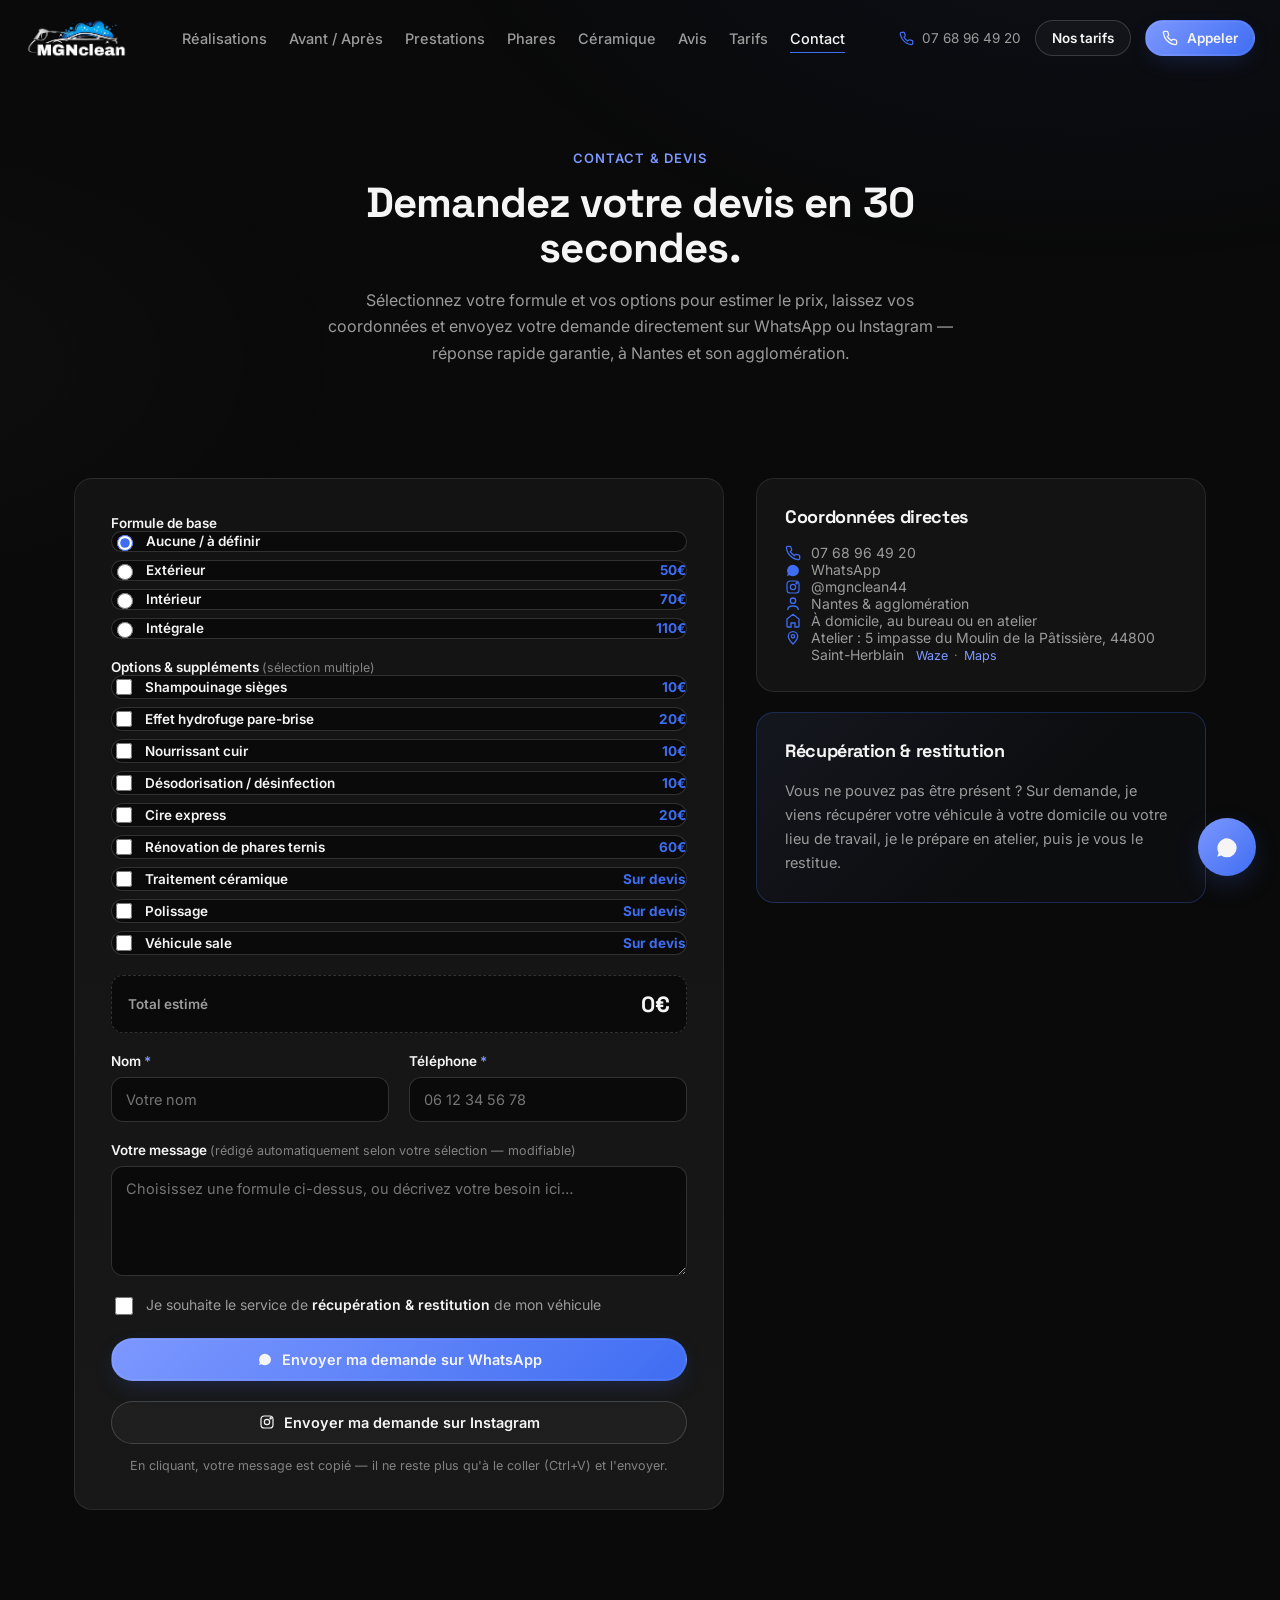
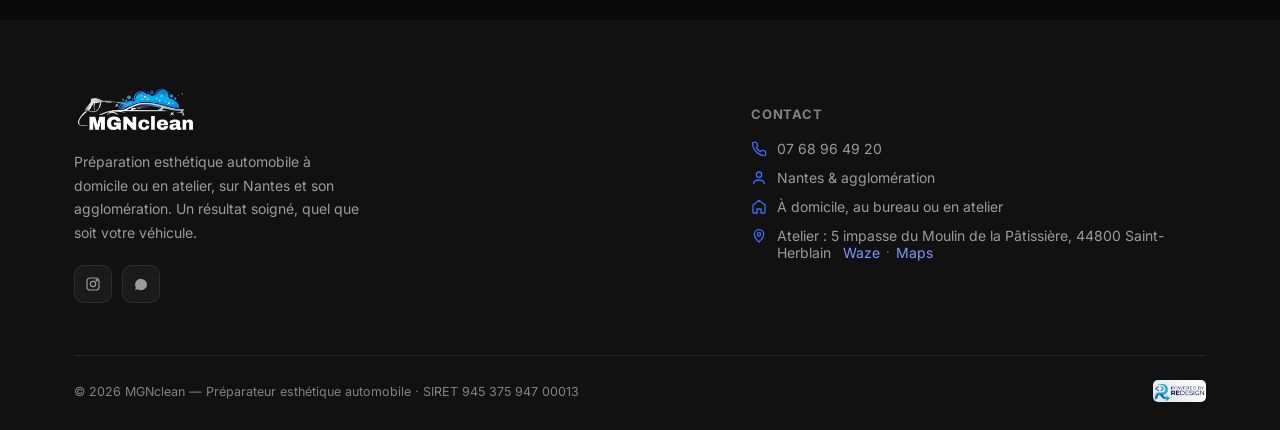
==== commit e6d62d64: "Prépare le site pour le domaine mgnclean44.fr et l'hébergement OVH - Remplace les URLs codées en dur" ====
--- a/contact.html
+++ b/contact.html
@@ -16,8 +16,8 @@
 <meta property="og:description" content="Choisissez votre prestation et demandez votre devis en quelques clics, directement sur WhatsApp." />
 <meta property="og:type" content="website" />
 <meta property="og:locale" content="fr_FR" />
-<meta property="og:url" content="https://mgnclean44.vercel.app/contact.html" />
-<meta property="og:image" content="https://mgnclean44.vercel.app/assets/img/hq/porsche-turbo-s-setup-hero.jpg" />
+<meta property="og:url" content="https://mgnclean44.fr/contact.html" />
+<meta property="og:image" content="https://mgnclean44.fr/assets/img/hq/porsche-turbo-s-setup-hero.jpg" />
 <link rel="preconnect" href="https://fonts.googleapis.com" />
 <link rel="preconnect" href="https://fonts.gstatic.com" crossorigin />
 <link href="https://fonts.googleapis.com/css2?family=Space+Grotesk:wght@500;600;700&family=Inter:wght@400;500;600;700&display=swap" rel="stylesheet" />
@@ -34,9 +34,11 @@
       </span>
     </a>
     <nav class="nav" aria-label="Navigation principale">
-      <a href="index.html#prestations">Prestations</a>
       <a href="index.html#realisations">Réalisations</a>
       <a href="index.html#avant-apres">Avant / Après</a>
+      <a href="index.html#prestations">Prestations</a>
+      <a href="index.html#phares">Phares</a>
+      <a href="index.html#ceramique">Céramique</a>
       <a href="index.html#avis">Avis</a>
       <a href="index.html#tarifs">Tarifs</a>
       <a href="contact.html" class="active" aria-current="page">Contact</a>
@@ -58,9 +60,11 @@
 </header>
 
 <nav class="mnav" id="mnav" inert>
-  <a href="index.html#prestations">Prestations</a>
   <a href="index.html#realisations">Réalisations</a>
   <a href="index.html#avant-apres">Avant / Après</a>
+  <a href="index.html#prestations">Prestations</a>
+  <a href="index.html#phares">Rénovation phares</a>
+  <a href="index.html#ceramique">Traitement céramique</a>
   <a href="index.html#avis">Avis</a>
   <a href="index.html#tarifs">Tarifs</a>
   <a href="contact.html" class="active" aria-current="page">Contact</a>
--- a/assets/styles.css
+++ b/assets/styles.css
@@ -63,7 +63,7 @@
   transition:padding-top .5s cubic-bezier(.22,.61,.36,1);
 }
 .hd-in{
-  max-width:var(--maxw);margin:0 auto;padding:16px 24px;
+  max-width:1320px;margin:0 auto;padding:16px 24px;
   display:flex;align-items:center;justify-content:space-between;gap:24px;
   border:1px solid transparent;border-radius:0;
   transition:
@@ -75,7 +75,7 @@
 /* Detached once scrolled — narrows into a centered, rounded floating bar */
 .hd.scrolled{padding-top:14px}
 .hd.scrolled .hd-in{
-  max-width:min(920px, calc(100% - 32px));
+  max-width:min(1020px, calc(100% - 32px));
   background:rgba(10,10,10,.92);
   backdrop-filter:blur(16px) saturate(140%);
   border-color:var(--line-2);
@@ -188,6 +188,11 @@
   background:linear-gradient(100deg,var(--cyan-2) 20%,#e4ebff 40%,var(--cyan) 60%,var(--cyan-2) 80%);
   background-size:250% 100%;
   -webkit-background-clip:text;background-clip:text;color:transparent;
+}
+.fr-word{white-space:nowrap}
+.fr-flag{
+  width:.62em;height:.42em;vertical-align:middle;margin-left:.08em;margin-bottom:.12em;
+  border-radius:2px;box-shadow:0 0 0 1px rgba(255,255,255,.18);
 }
 .hero-sub{font-size:clamp(15.5px,1.7vw,18.5px);color:var(--muted);max-width:52ch;margin-bottom:38px;line-height:1.6}
 .hero-cta{display:flex;flex-wrap:wrap;gap:14px;margin-bottom:56px}
@@ -579,11 +584,17 @@
 .lightbox-close svg{width:16px;height:16px}
 
 /* ===================== Responsive ===================== */
-@media (max-width:980px){
+/* Nav switches to the burger a bit earlier than the general 980px
+   breakpoint below: with 8 links plus the logo and header actions,
+   it needs ~1210px to stay on one line, so showing it any sooner
+   would wrap or squeeze the logo. */
+@media (max-width:1240px){
   .nav{display:none}
   .hd-actions .btn-ghost{display:none}
   .tarifs-quick{display:inline-flex;align-items:center}
   .burger{display:flex}
+}
+@media (max-width:980px){
   .stats-in{grid-template-columns:repeat(2,1fr)}
   .stat:nth-child(2){border-right:none}
   .stat{border-bottom:1px solid var(--line);padding-bottom:18px}
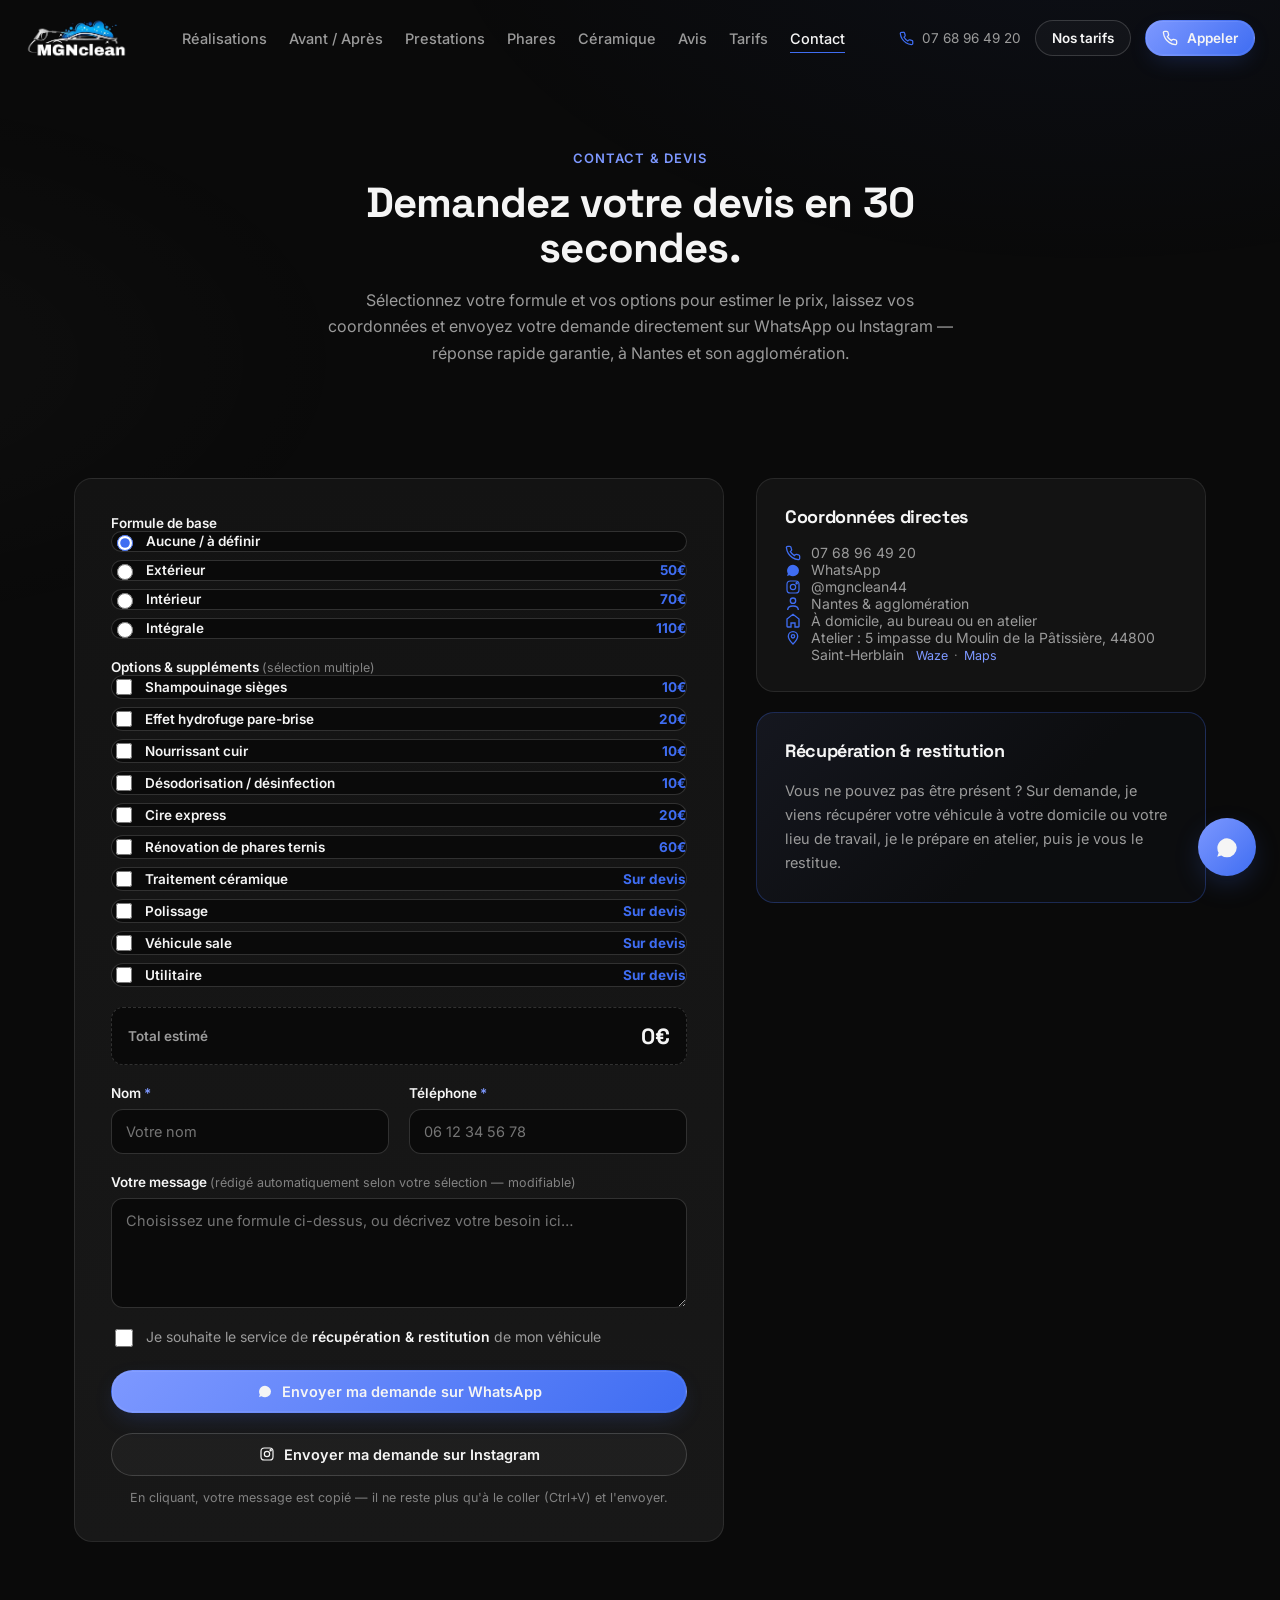
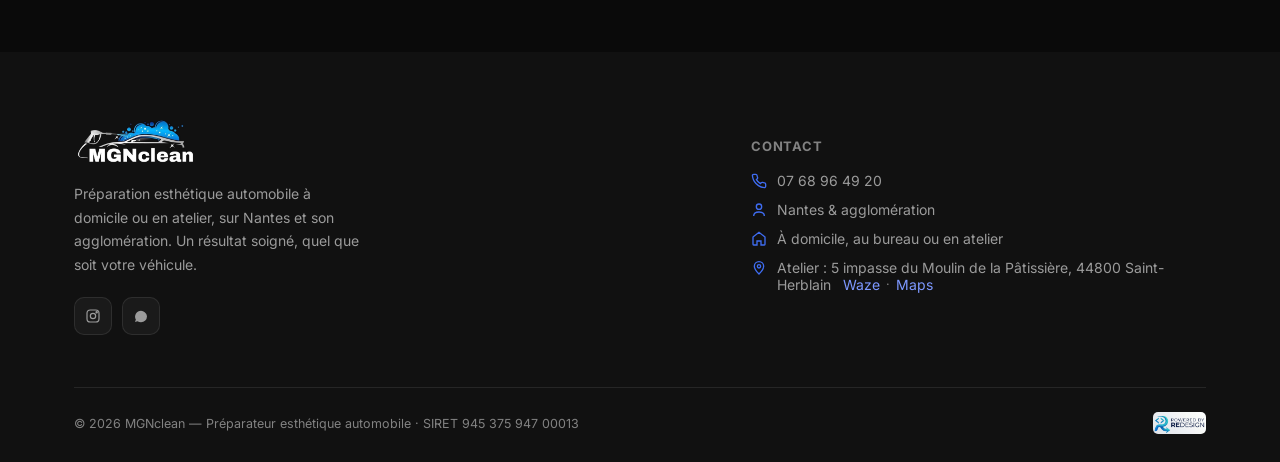
==== commit 898683ef: "Simplifie la section Avant/Après et transforme la note options en choix - Retire le texte descriptif" ====
--- a/contact.html
+++ b/contact.html
@@ -112,6 +112,7 @@
             <label class="svc-check"><input type="checkbox" value="Traitement céramique" data-price="0" data-devis="1" /><span>Traitement céramique</span><b>Sur devis</b></label>
             <label class="svc-check"><input type="checkbox" value="Polissage" data-price="0" data-devis="1" /><span>Polissage</span><b>Sur devis</b></label>
             <label class="svc-check"><input type="checkbox" value="Véhicule sale" data-price="0" data-devis="1" /><span>Véhicule sale</span><b>Sur devis</b></label>
+            <label class="svc-check"><input type="checkbox" value="Utilitaire" data-price="0" data-devis="1" /><span>Utilitaire</span><b>Sur devis</b></label>
           </div>
         </fieldset>
 
--- a/assets/styles.css
+++ b/assets/styles.css
@@ -293,7 +293,6 @@
 }
 .opt b{display:block;color:var(--cyan-2);font-family:var(--ff-display);font-size:19px;margin-bottom:6px}
 .opt span{font-size:13px;color:var(--muted)}
-.opts-note{margin-top:14px;font-size:12.5px;color:var(--muted-2);text-align:center}
 
 /* ===================== Reviews ===================== */
 .rating-badge{
@@ -425,17 +424,6 @@
 .ba-note{
   margin-top:16px;font-size:12.5px;color:var(--muted-2);text-align:center;
 }
-.ba-text h3{font-size:26px;margin-bottom:16px}
-.ba-text p{color:var(--muted);font-size:15.5px;line-height:1.7;margin:16px 0 26px}
-.ba-steps{display:flex;flex-direction:column;gap:18px;margin-bottom:30px}
-.ba-step{display:flex;gap:14px;align-items:flex-start}
-.ba-step .n{
-  width:30px;height:30px;flex-shrink:0;border-radius:9px;background:var(--cyan-dim);color:var(--cyan-2);
-  display:flex;align-items:center;justify-content:center;font-family:var(--ff-display);font-weight:700;font-size:13.5px;
-}
-.ba-step b{display:block;font-size:15px;margin-bottom:2px}
-.ba-step span{font-size:13.5px;color:var(--muted)}
-
 /* ===================== Fleet strip (luxury cars) ===================== */
 .fleet{background:var(--bg-2)}
 .fleet-marquee{overflow:hidden;position:relative;padding:26px 0}
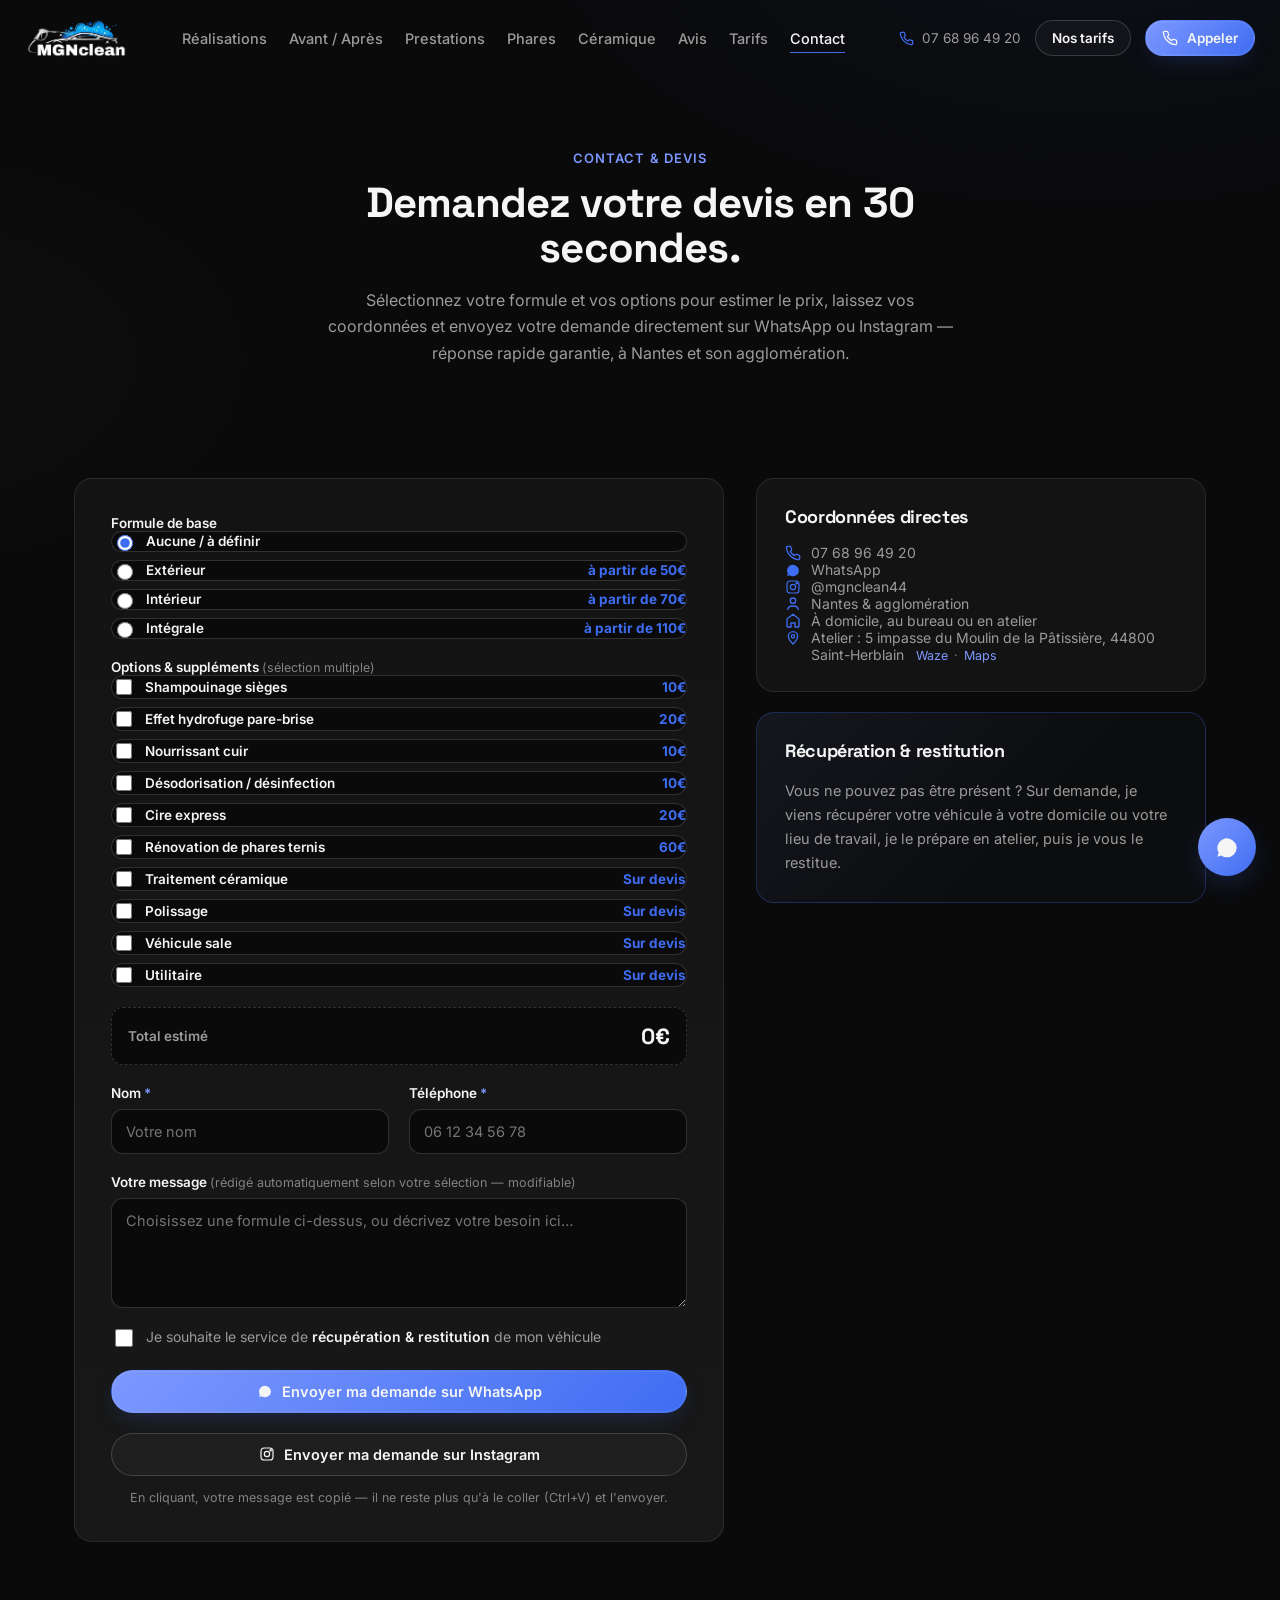
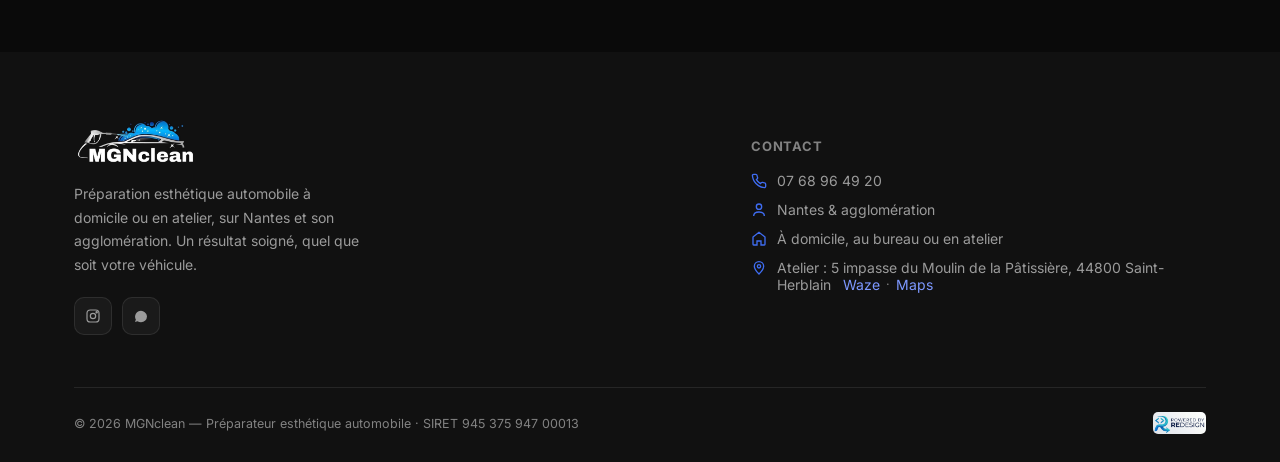
==== commit 76d07112: "Nouvelles photos, avis, prix "à partir de", hero SEO et favicon - Ajoute 2 photos BMW en réalisation" ====
--- a/contact.html
+++ b/contact.html
@@ -6,12 +6,11 @@
 <title>Contact &amp; devis — MGNclean | Préparation esthétique automobile Nantes</title>
 <meta name="description" content="Demandez votre devis MGNclean en quelques clics : choisissez votre prestation, remplissez vos coordonnées et envoyez votre demande directement sur WhatsApp." />
 <meta name="theme-color" content="#07090b" />
-<link rel="icon" href="assets/favicon.svg" type="image/svg+xml" />
-<link rel="icon" href="assets/favicon-16.png" sizes="16x16" type="image/png" />
-<link rel="icon" href="assets/favicon-32.png" sizes="32x32" type="image/png" />
-<link rel="icon" href="assets/favicon-192.png" sizes="192x192" type="image/png" />
-<link rel="icon" href="assets/favicon-512.png" sizes="512x512" type="image/png" />
-<link rel="apple-touch-icon" href="assets/apple-touch-icon.png" />
+<link rel="icon" href="/favicon.ico" sizes="48x48" />
+<link rel="icon" href="/assets/favicon-48.png" sizes="48x48" type="image/png" />
+<link rel="icon" href="/assets/favicon-96.png" sizes="96x96" type="image/png" />
+<link rel="icon" href="/assets/favicon-192.png" sizes="192x192" type="image/png" />
+<link rel="apple-touch-icon" href="/assets/apple-touch-icon.png" />
 <meta property="og:title" content="Contact &amp; devis — MGNclean" />
 <meta property="og:description" content="Choisissez votre prestation et demandez votre devis en quelques clics, directement sur WhatsApp." />
 <meta property="og:type" content="website" />
@@ -94,9 +93,9 @@
           <legend>Formule de base</legend>
           <div class="svc-radio-group" id="cf-formule">
             <label class="svc-radio"><input type="radio" name="formule" value="" data-price="0" checked /><span>Aucune / à définir</span></label>
-            <label class="svc-radio"><input type="radio" name="formule" value="Extérieur" data-price="50" /><span>Extérieur</span><b>50€</b></label>
-            <label class="svc-radio"><input type="radio" name="formule" value="Intérieur" data-price="70" /><span>Intérieur</span><b>70€</b></label>
-            <label class="svc-radio"><input type="radio" name="formule" value="Intégrale" data-price="110" /><span>Intégrale</span><b>110€</b></label>
+            <label class="svc-radio"><input type="radio" name="formule" value="Extérieur" data-price="50" /><span>Extérieur</span><b>à partir de 50€</b></label>
+            <label class="svc-radio"><input type="radio" name="formule" value="Intérieur" data-price="70" /><span>Intérieur</span><b>à partir de 70€</b></label>
+            <label class="svc-radio"><input type="radio" name="formule" value="Intégrale" data-price="110" /><span>Intégrale</span><b>à partir de 110€</b></label>
           </div>
         </fieldset>
 
--- a/assets/styles.css
+++ b/assets/styles.css
@@ -114,6 +114,7 @@
   padding:12px 22px;border-radius:999px;font-weight:600;font-size:14.5px;
   border:1px solid transparent;white-space:nowrap;transition:transform .2s ease, box-shadow .3s ease, background .25s;
 }
+.btn[hidden]{display:none}
 .btn-cyan{
   background:linear-gradient(135deg,var(--cyan-2),var(--cyan));
   color:#f5f5f5;
@@ -194,7 +195,8 @@
   width:.62em;height:.42em;vertical-align:middle;margin-left:.08em;margin-bottom:.12em;
   border-radius:2px;box-shadow:0 0 0 1px rgba(255,255,255,.18);
 }
-.hero-sub{font-size:clamp(15.5px,1.7vw,18.5px);color:var(--muted);max-width:52ch;margin-bottom:38px;line-height:1.6}
+.hero-sub{font-size:clamp(15.5px,1.7vw,18.5px);color:var(--text);max-width:58ch;margin-bottom:38px;line-height:1.6}
+.hero-sub strong{font-weight:600}
 .hero-cta{display:flex;flex-wrap:wrap;gap:14px;margin-bottom:56px}
 .hero-badges{display:flex;flex-wrap:wrap;gap:28px}
 .hb{display:flex;align-items:center;gap:10px;font-size:13.5px;color:var(--muted)}
@@ -271,6 +273,8 @@
 .svc-icon{width:46px;height:46px;border-radius:13px;background:var(--cyan-dim);display:flex;align-items:center;justify-content:center;margin-bottom:22px}
 .svc-icon svg{width:23px;height:23px;color:var(--cyan)}
 .svc-card h3{font-size:21px;margin-bottom:6px}
+.svc-from{display:block;margin-top:14px;color:var(--muted);font-size:12px;font-weight:600;letter-spacing:.08em;text-transform:uppercase}
+.svc-from + .svc-price{margin-top:2px}
 .svc-price{display:flex;align-items:baseline;gap:6px;margin:14px 0 20px}
 .svc-price b{font-family:var(--ff-display);font-size:38px;color:var(--text)}
 .svc-price span{color:var(--muted);font-size:13.5px}
@@ -380,9 +384,11 @@
 
 /* ===================== Before / After ===================== */
 .ba-wrap{
-  display:grid;grid-template-columns:1.05fr .95fr;gap:56px;align-items:center;
-}
-.ba-wrap > div{min-width:0}
+  max-width:880px;margin:0 auto;
+  display:flex;flex-direction:column;align-items:center;gap:32px;
+}
+.ba-stage{width:100%;min-width:0}
+.ba-stage .ba-slider{aspect-ratio:3/2}
 .ba-tabs{
   display:flex;flex-wrap:wrap;gap:10px;margin-bottom:18px;
 }
@@ -392,6 +398,31 @@
   flex:0 0 auto;white-space:nowrap;
 }
 .ba-tab.active,.ba-tab:hover{color:var(--text);border-color:rgba(63,109,242,.4);background:var(--cyan-dim)}
+.ba-thumbs{
+  position:relative;flex-wrap:nowrap;gap:12px;margin:22px 0 0;padding:10px 18px 12px;
+  overflow-x:auto;overscroll-behavior-x:contain;-webkit-overflow-scrolling:touch;
+  scroll-snap-type:x proximity;scroll-padding-inline:18px;
+  scrollbar-width:thin;scrollbar-color:rgba(63,109,242,.5) transparent;
+  -webkit-mask-image:linear-gradient(90deg,transparent,#000 18px,#000 calc(100% - 18px),transparent);
+  mask-image:linear-gradient(90deg,transparent,#000 18px,#000 calc(100% - 18px),transparent);
+}
+.ba-thumbs .ba-tab{
+  flex:0 0 148px;display:flex;flex-direction:column;padding:0;overflow:hidden;
+  border-radius:var(--radius-sm);background:var(--panel);scroll-snap-align:center;
+}
+.ba-thumbs .ba-tab img{
+  display:block;width:100%;height:auto;aspect-ratio:4/3;object-fit:cover;opacity:.55;transition:opacity .25s;
+}
+.ba-thumbs .ba-tab span{padding:10px 8px 11px;font-size:12.5px;line-height:1.2;text-align:center}
+.ba-thumbs .ba-tab:hover,
+.ba-thumbs .ba-tab.active{background:var(--panel-2)}
+.ba-thumbs .ba-tab:hover img,
+.ba-thumbs .ba-tab.active img{opacity:1}
+.ba-thumbs .ba-tab.active{
+  border-color:var(--cyan);color:var(--text);
+  box-shadow:0 0 0 1px var(--cyan),0 10px 26px -10px var(--glow);
+}
+.ba-thumbs .ba-tab:focus-visible{outline:2px solid var(--cyan-2);outline-offset:2px}
 .ba-panel{display:none}
 .ba-panel.active{display:block}
 .ba-slider{
@@ -591,7 +622,6 @@
   .opts{grid-template-columns:repeat(2,1fr)}
   .gal-grid{grid-template-columns:repeat(2,1fr);grid-auto-rows:180px}
   .gal-item.big{grid-column:span 2;grid-row:span 1}
-  .ba-wrap{grid-template-columns:1fr}
   .proc-grid{grid-template-columns:repeat(2,1fr)}
   .zone-grid{grid-template-columns:1fr;gap:32px}
   .zone-map-wrap{max-width:360px;margin:0 auto}
@@ -613,7 +643,10 @@
   .ft-grid{grid-template-columns:1fr;gap:28px;margin-bottom:32px}
   .ft{padding:48px 0 24px}
   .opts{grid-template-columns:1fr 1fr}
-  .ba-slider{aspect-ratio:3/4}
+  .ba-slider,.ba-stage .ba-slider{aspect-ratio:3/4}
+  .ba-wrap{gap:24px}
+  .ba-thumbs{gap:10px;padding-left:14px;padding-right:14px;scroll-padding-inline:14px}
+  .ba-thumbs .ba-tab{flex-basis:128px}
   .zone-list{grid-template-columns:1fr}
   .zone-map-wrap{max-width:280px}
 }
@@ -686,6 +719,120 @@
   .contact-form{padding:26px 22px}
 }
 
+/* ===================== RDV booking page ===================== */
+.rdv-grid{display:grid;grid-template-columns:1.3fr .9fr;gap:32px;align-items:start}
+.rdv-main{
+  background:linear-gradient(180deg,var(--panel),var(--panel-2));
+  border:1px solid var(--line);border-radius:var(--radius);
+  padding:36px;display:flex;flex-direction:column;gap:12px;
+}
+.rdv-step-title{
+  display:flex;align-items:center;gap:12px;font-size:17px;margin:22px 0 16px;
+}
+.rdv-main>.rdv-step-title:first-child{margin-top:0}
+.rdv-step-hint{font-family:var(--ff-body);font-weight:400;font-size:13px;color:var(--muted-2);letter-spacing:0}
+.rdv-step-n{
+  display:flex;align-items:center;justify-content:center;flex-shrink:0;
+  width:26px;height:26px;border-radius:50%;background:var(--cyan-dim);color:var(--cyan-2);
+  font-family:var(--ff-body);font-weight:700;font-size:13px;
+}
+.rdv-days{display:grid;grid-template-columns:repeat(auto-fill,minmax(64px,1fr));gap:8px}
+.rdv-day{
+  display:flex;flex-direction:column;align-items:center;gap:2px;
+  background:var(--bg);border:1px solid var(--line-2);border-radius:var(--radius-sm);
+  padding:10px 4px;cursor:pointer;color:var(--text);transition:border-color .2s,background .2s;font:inherit;
+}
+.rdv-day-dow{font-size:11px;color:var(--muted);text-transform:uppercase;letter-spacing:.04em}
+.rdv-day-num{font-family:var(--ff-display);font-size:18px;font-weight:600}
+.rdv-day-month{font-size:11px;color:var(--muted)}
+.rdv-day:hover{border-color:var(--cyan-2)}
+.rdv-day.active{border-color:var(--cyan);background:rgba(63,109,242,.1)}
+.rdv-day.active .rdv-day-dow,.rdv-day.active .rdv-day-month{color:var(--cyan-2)}
+.rdv-day.is-closed{opacity:.35;cursor:not-allowed}
+.rdv-slots{display:grid;grid-template-columns:repeat(auto-fill,minmax(150px,1fr));gap:10px}
+.rdv-slot{
+  display:flex;flex-direction:column;align-items:flex-start;gap:2px;
+  background:var(--bg);border:1px solid var(--line-2);border-radius:var(--radius-sm);
+  padding:13px 14px;cursor:pointer;font:inherit;text-align:left;transition:border-color .2s,background .2s;
+}
+.rdv-slot-label{color:var(--text);font-weight:600;font-size:14.5px}
+.rdv-slot-hours{color:var(--muted);font-size:12.5px}
+.rdv-slot:hover{border-color:var(--cyan-2)}
+.rdv-slot.active{border-color:var(--cyan);background:rgba(63,109,242,.1)}
+.rdv-slot.active .rdv-slot-hours{color:var(--cyan-2)}
+.rdv-slot.is-taken{opacity:.4;cursor:not-allowed}
+.rdv-slot.is-taken .rdv-slot-hours{color:var(--danger)}
+.rdv-hint{color:var(--muted-2);font-size:13.5px;grid-column:1/-1}
+.rdv-form{display:flex;flex-direction:column;gap:18px;margin-top:6px}
+.rdv-recap{
+  background:var(--bg);border:1px dashed var(--line-2);border-radius:var(--radius-sm);
+  padding:12px 14px;font-size:13.5px;color:var(--muted);
+}
+.rdv-recap b{color:var(--text)}
+.rdv-confirmed{
+  background:linear-gradient(180deg,var(--panel),var(--panel-2));
+  border:1px solid rgba(52,211,153,.35);border-radius:var(--radius);
+  padding:36px;text-align:center;flex-direction:column;align-items:center;gap:12px;
+}
+.rdv-confirmed:not([hidden]){display:flex}
+.rdv-confirmed svg{width:44px;height:44px;color:var(--ok)}
+.rdv-confirmed h3{font-size:20px}
+.rdv-confirmed p{color:var(--muted);font-size:14.5px;line-height:1.6;max-width:44ch}
+.rdv-confirmed .btn{margin-top:8px}
+.rdv-side{display:flex;flex-direction:column;gap:20px}
+.rdv-howto{display:flex;flex-direction:column;gap:14px}
+.rdv-howto li{display:flex;align-items:flex-start;gap:12px;color:var(--muted);font-size:14.5px;line-height:1.5}
+.rdv-howto .n{
+  display:flex;align-items:center;justify-content:center;flex-shrink:0;
+  width:24px;height:24px;border-radius:50%;background:var(--cyan-dim);color:var(--cyan-2);
+  font-family:var(--ff-body);font-weight:700;font-size:12.5px;margin-top:1px;
+}
+@media (max-width:860px){
+  .rdv-grid{grid-template-columns:1fr}
+  .rdv-main{padding:26px 22px}
+  .rdv-confirmed{padding:28px 22px}
+}
+@media (max-width:480px){
+  .rdv-days{grid-template-columns:repeat(auto-fill,minmax(54px,1fr))}
+  .rdv-slots{grid-template-columns:1fr 1fr}
+}
+
+/* ===================== RDV admin (gestion) ===================== */
+.rdv-admin-bar{display:flex;align-items:center;justify-content:space-between;gap:16px;margin-bottom:20px}
+.rdv-admin-count{color:var(--muted);font-size:14px;font-weight:600}
+.rdv-admin-list{display:flex;flex-direction:column;gap:12px}
+.rdv-admin-row{
+  display:grid;grid-template-columns:1.1fr 1.1fr 1.3fr auto;gap:16px;align-items:center;
+  background:var(--panel);border:1px solid var(--line);border-radius:var(--radius-sm);
+  padding:16px 18px;
+}
+.rdv-admin-when{display:flex;flex-direction:column;gap:4px}
+.rdv-admin-when b{font-family:var(--ff-display);font-size:15.5px}
+.rdv-admin-badge{
+  display:inline-block;width:fit-content;font-size:12px;font-weight:600;color:var(--cyan-2);
+  background:var(--cyan-dim);border-radius:999px;padding:3px 10px;
+}
+.rdv-admin-info{display:flex;flex-direction:column;gap:4px;font-size:14px}
+.rdv-admin-nom{color:var(--text);font-weight:600}
+.rdv-admin-tel{color:var(--muted)}
+.rdv-admin-meta{display:flex;flex-direction:column;gap:4px;font-size:13.5px;color:var(--muted)}
+.rdv-admin-del{
+  display:flex;align-items:center;justify-content:center;width:38px;height:38px;flex-shrink:0;
+  background:var(--bg);border:1px solid var(--line-2);border-radius:var(--radius-sm);
+  color:var(--danger);cursor:pointer;transition:border-color .2s,background .2s;
+}
+.rdv-admin-del:hover{border-color:var(--danger);background:rgba(255,84,112,.08)}
+.rdv-admin-del svg{width:17px;height:17px}
+.rdv-admin-empty{color:var(--muted);font-size:14.5px;line-height:1.6;text-align:center;padding:40px 20px}
+.rdv-admin-empty a{color:var(--cyan-2);text-decoration:underline}
+@media (max-width:760px){
+  .rdv-admin-row{grid-template-columns:1fr auto;grid-template-areas:"when del" "info info" "meta meta"}
+  .rdv-admin-when{grid-area:when}
+  .rdv-admin-del{grid-area:del}
+  .rdv-admin-info{grid-area:info;flex-direction:row;justify-content:space-between}
+  .rdv-admin-meta{grid-area:meta;flex-direction:row;justify-content:space-between}
+}
+
 /* ===================== Mobile swipeable carousels ===================== */
 /* Prestations, Réalisations and Process become horizontal scroll-snap
    carousels below ~768px; the options grid (.opts) and desktop layouts
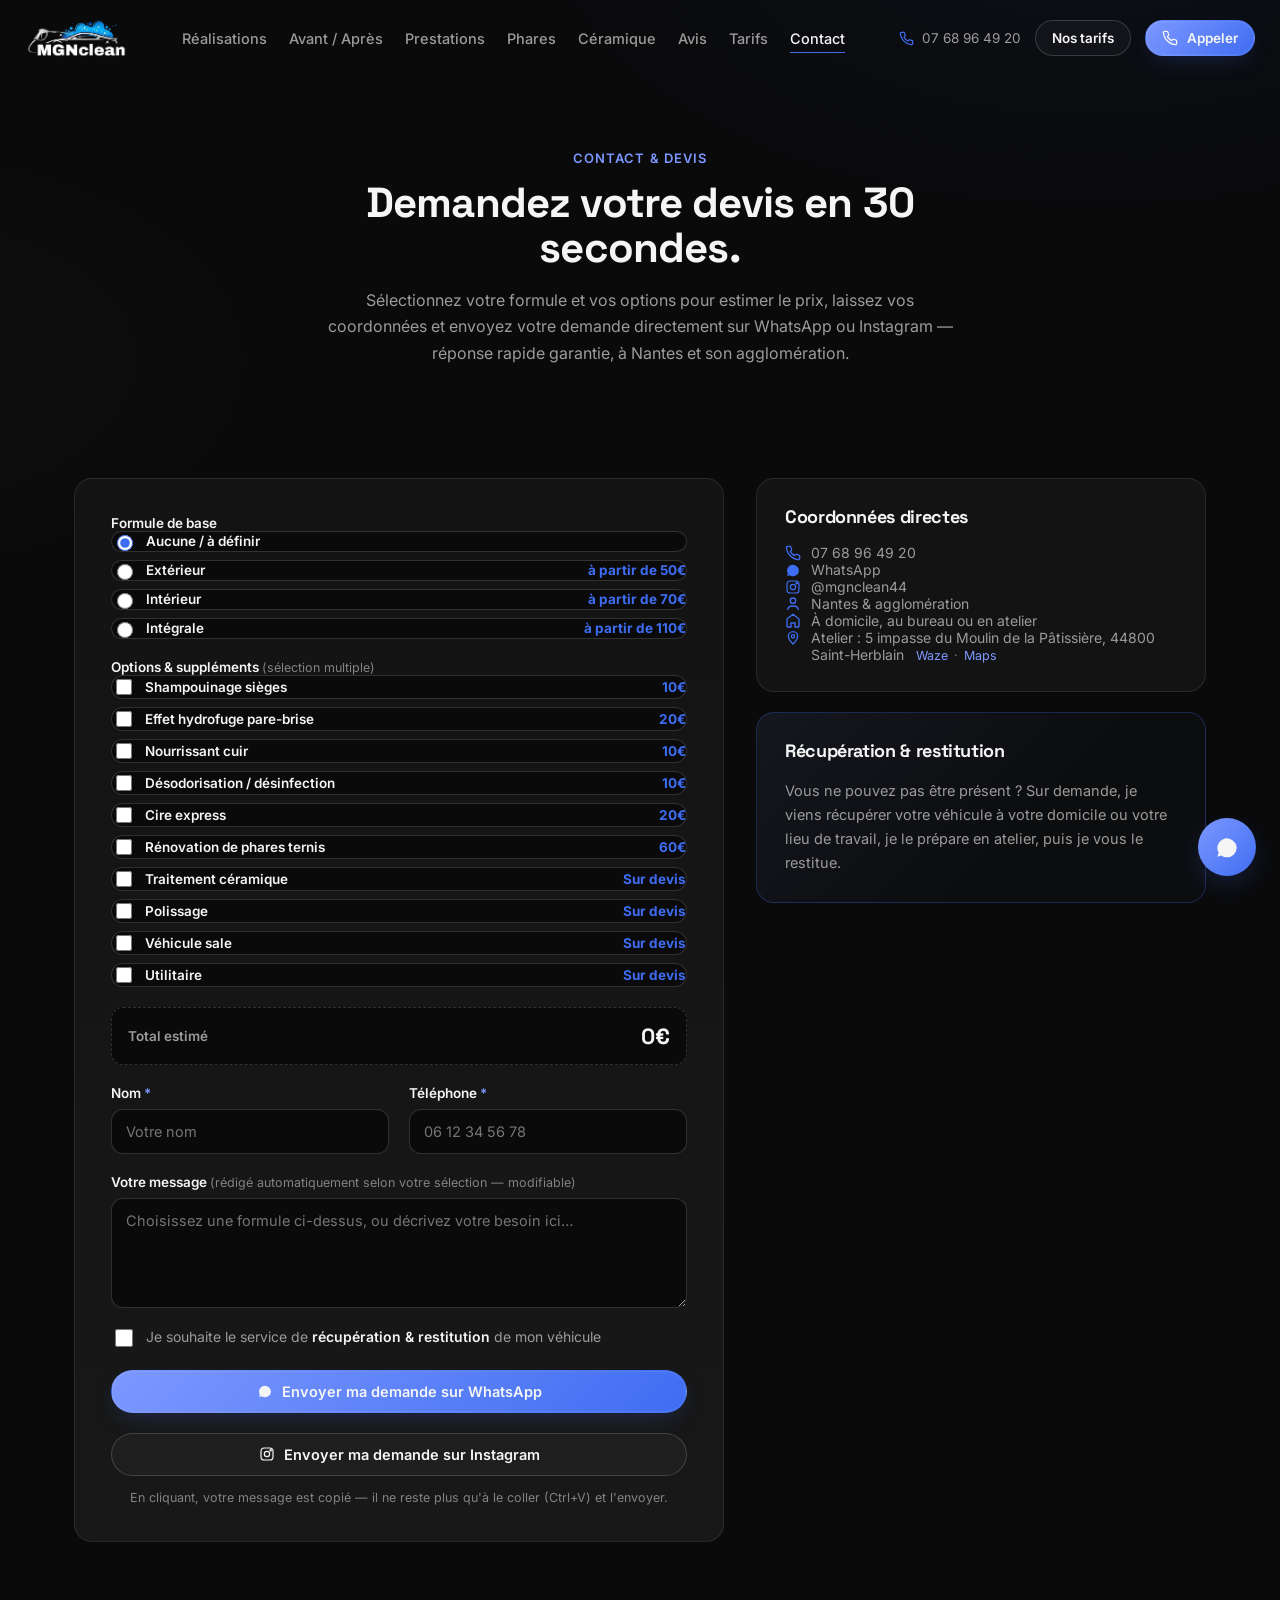
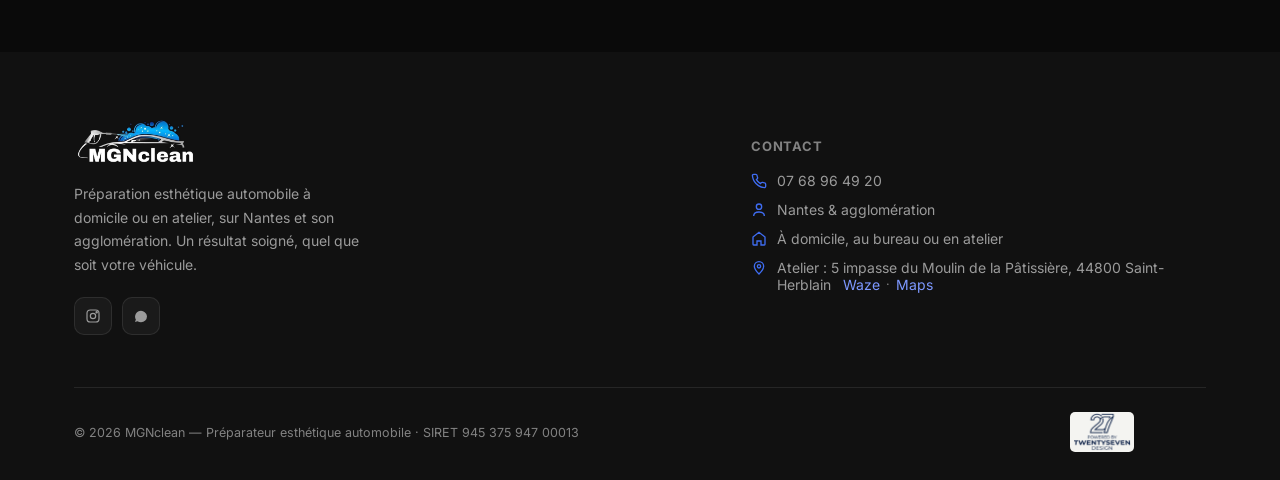
==== commit cbe9968e: "Remplace le badge Powered by Redesign par Powered by TwentySeven Design Co-Authored-By: Claude Sonne" ====
--- a/contact.html
+++ b/contact.html
@@ -238,7 +238,7 @@
     </div>
     <div class="ft-bottom">
       <span>© <span id="year"></span> MGNclean — Préparateur esthétique automobile · SIRET 945 375 947 00013</span>
-      <img class="ft-badge" src="assets/img/brand/redesign-badge.png" alt="Powered by Redesign" width="383" height="160" loading="lazy" />
+      <img class="ft-badge" src="assets/img/brand/twentyseven-badge.png" alt="Powered by TwentySeven Design" width="520" height="327" loading="lazy" />
     </div>
   </div>
 </footer>
--- a/assets/styles.css
+++ b/assets/styles.css
@@ -567,7 +567,7 @@
 }
 .ft-bottom a{color:var(--muted-2)}
 .ft-bottom a:hover{color:var(--cyan-2)}
-.ft-badge{height:22px;width:auto;border-radius:5px;display:block}
+.ft-badge{height:40px;width:auto;border-radius:5px;display:block;margin-right:72px}
 
 /* ===================== Reveal on scroll ===================== */
 [data-reveal]{opacity:0;transform:translateY(10px);transition:opacity .4s ease, transform .4s cubic-bezier(.2,.7,.2,1)}
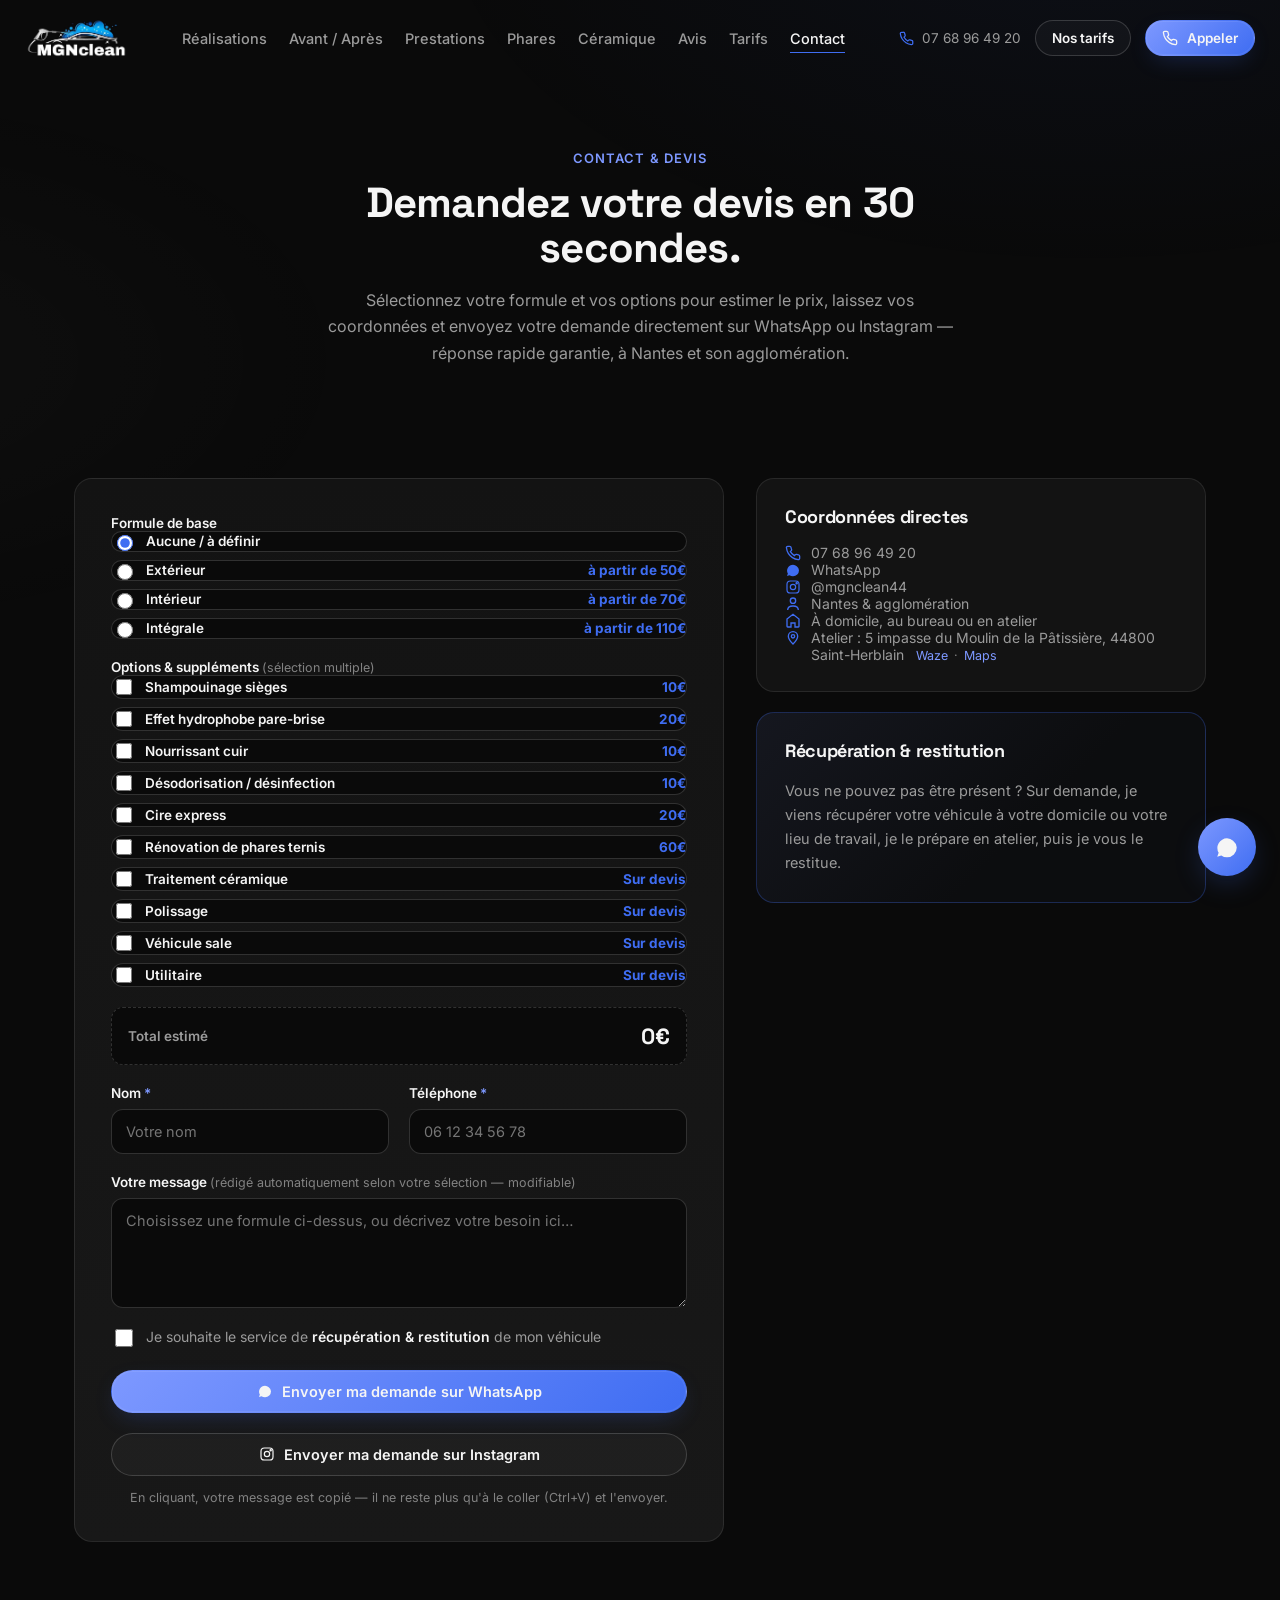
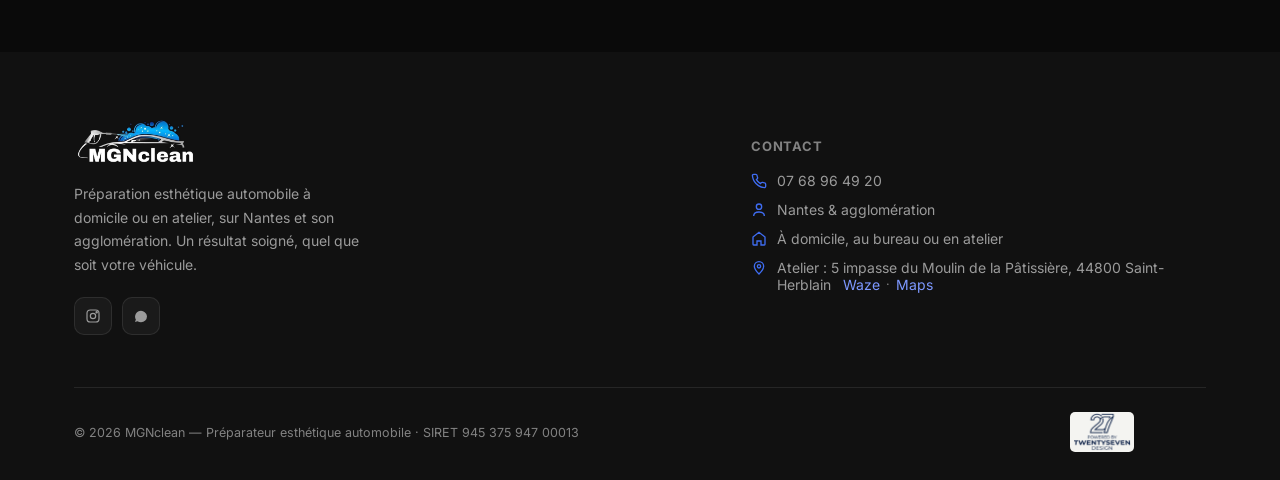
==== commit f4083abe: "Mélange les vignettes Avant/Après, ajoute 2 paires de phares, hydrophobe - Ordre des vignettes mixé " ====
--- a/contact.html
+++ b/contact.html
@@ -103,7 +103,7 @@
           <legend>Options &amp; suppléments <span class="opt-label">(sélection multiple)</span></legend>
           <div class="svc-check-group" id="cf-options">
             <label class="svc-check"><input type="checkbox" value="Shampouinage sièges" data-price="10" /><span>Shampouinage sièges</span><b>10€</b></label>
-            <label class="svc-check"><input type="checkbox" value="Effet hydrofuge pare-brise" data-price="20" /><span>Effet hydrofuge pare-brise</span><b>20€</b></label>
+            <label class="svc-check"><input type="checkbox" value="Effet hydrophobe pare-brise" data-price="20" /><span>Effet hydrophobe pare-brise</span><b>20€</b></label>
             <label class="svc-check"><input type="checkbox" value="Nourrissant cuir" data-price="10" /><span>Nourrissant cuir</span><b>10€</b></label>
             <label class="svc-check"><input type="checkbox" value="Désodorisation / désinfection" data-price="10" /><span>Désodorisation / désinfection</span><b>10€</b></label>
             <label class="svc-check"><input type="checkbox" value="Cire express" data-price="20" /><span>Cire express</span><b>20€</b></label>
--- a/assets/styles.css
+++ b/assets/styles.css
@@ -228,6 +228,8 @@
 #prestations,#tarifs,#realisations,#avant-apres,#avis,#zone,#ceramique{scroll-margin-top:96px}
 .section{padding:110px 0}
 .section-tight{padding:80px 0}
+/* Réalisations follows the fleet marquee (same shade): breathing room below the band */
+#realisations{padding-top:80px}
 
 /* Section separators: a visible glow-line in the site's cyan tint, used
    consistently at every section boundary instead of a flat, barely
@@ -638,6 +640,7 @@
   .logo-mark{height:34px}
   .btn-cyan.btn-sm{padding:9px 14px;font-size:13px}
   .section{padding:76px 0}
+  #realisations{padding-top:56px}
   .tel-pill{display:none}
   .stats-in{grid-template-columns:1fr 1fr;padding:26px 18px}
   .ft-grid{grid-template-columns:1fr;gap:28px;margin-bottom:32px}
